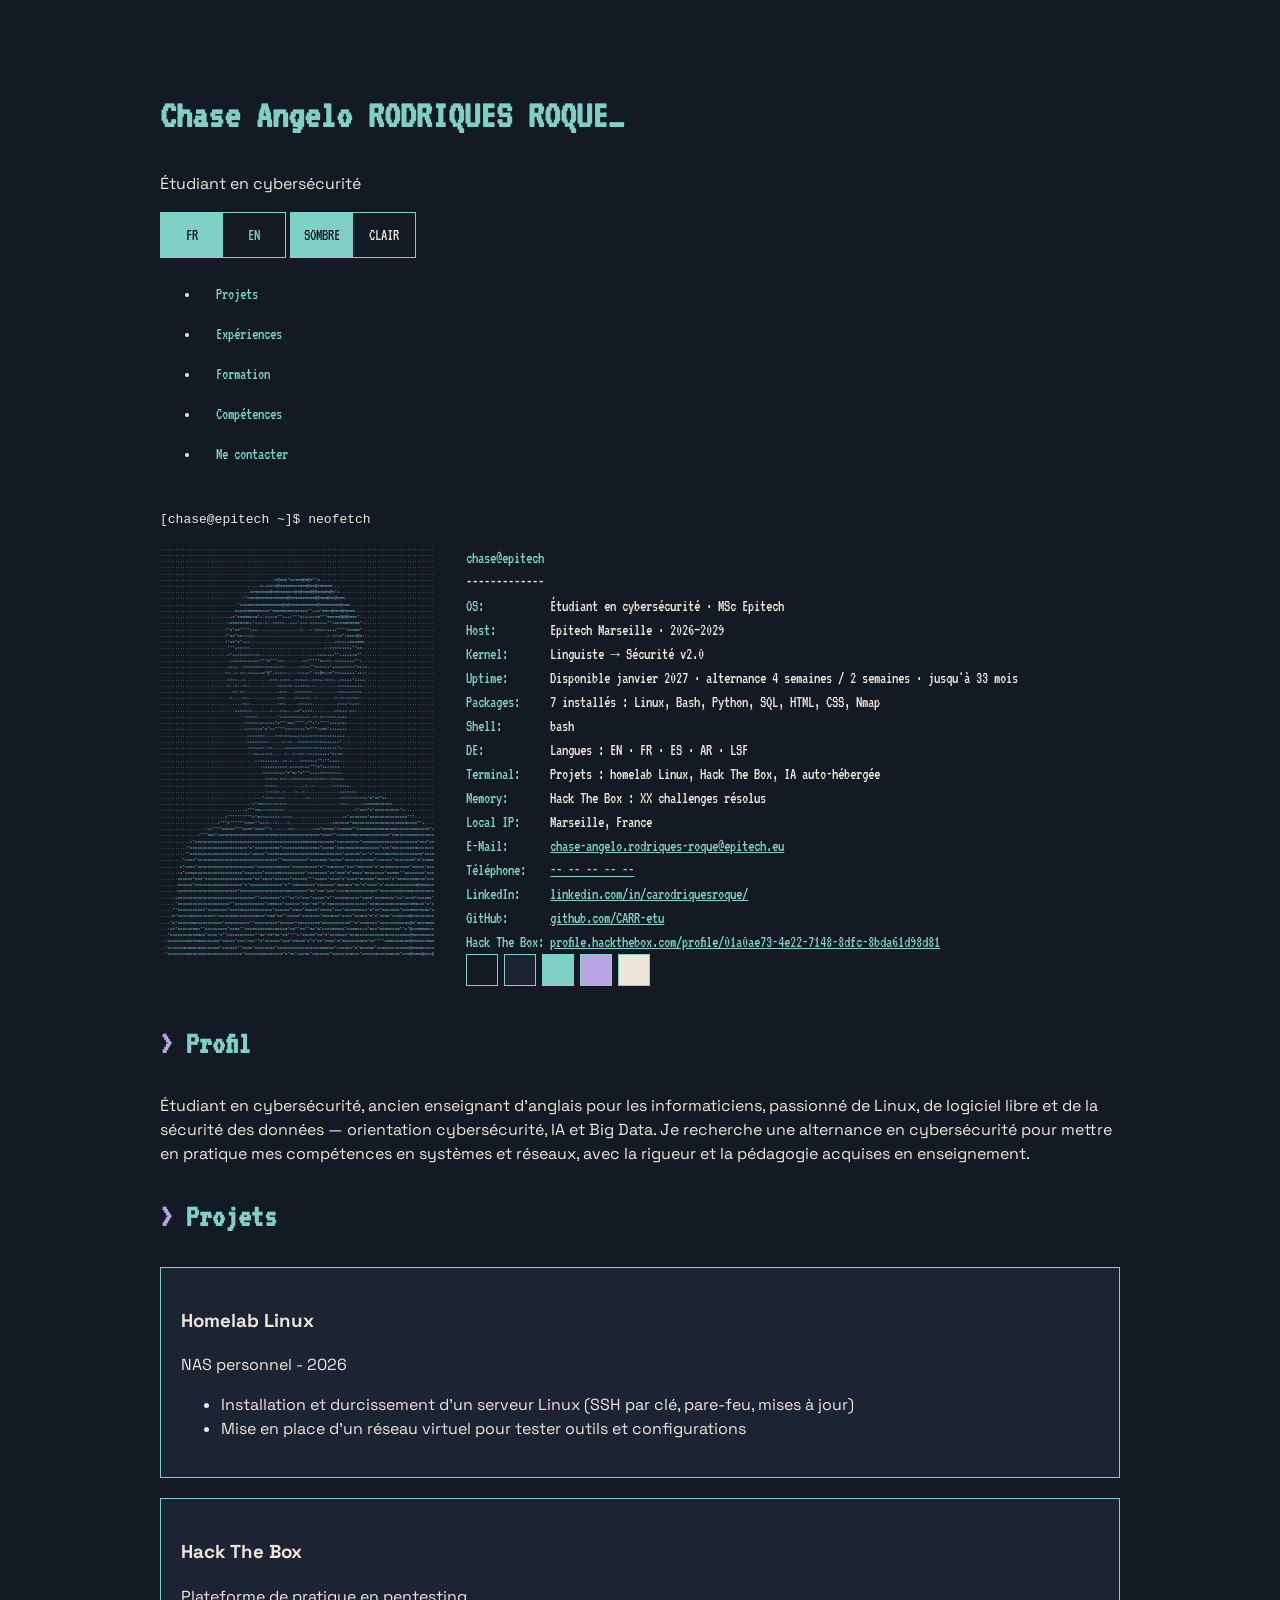
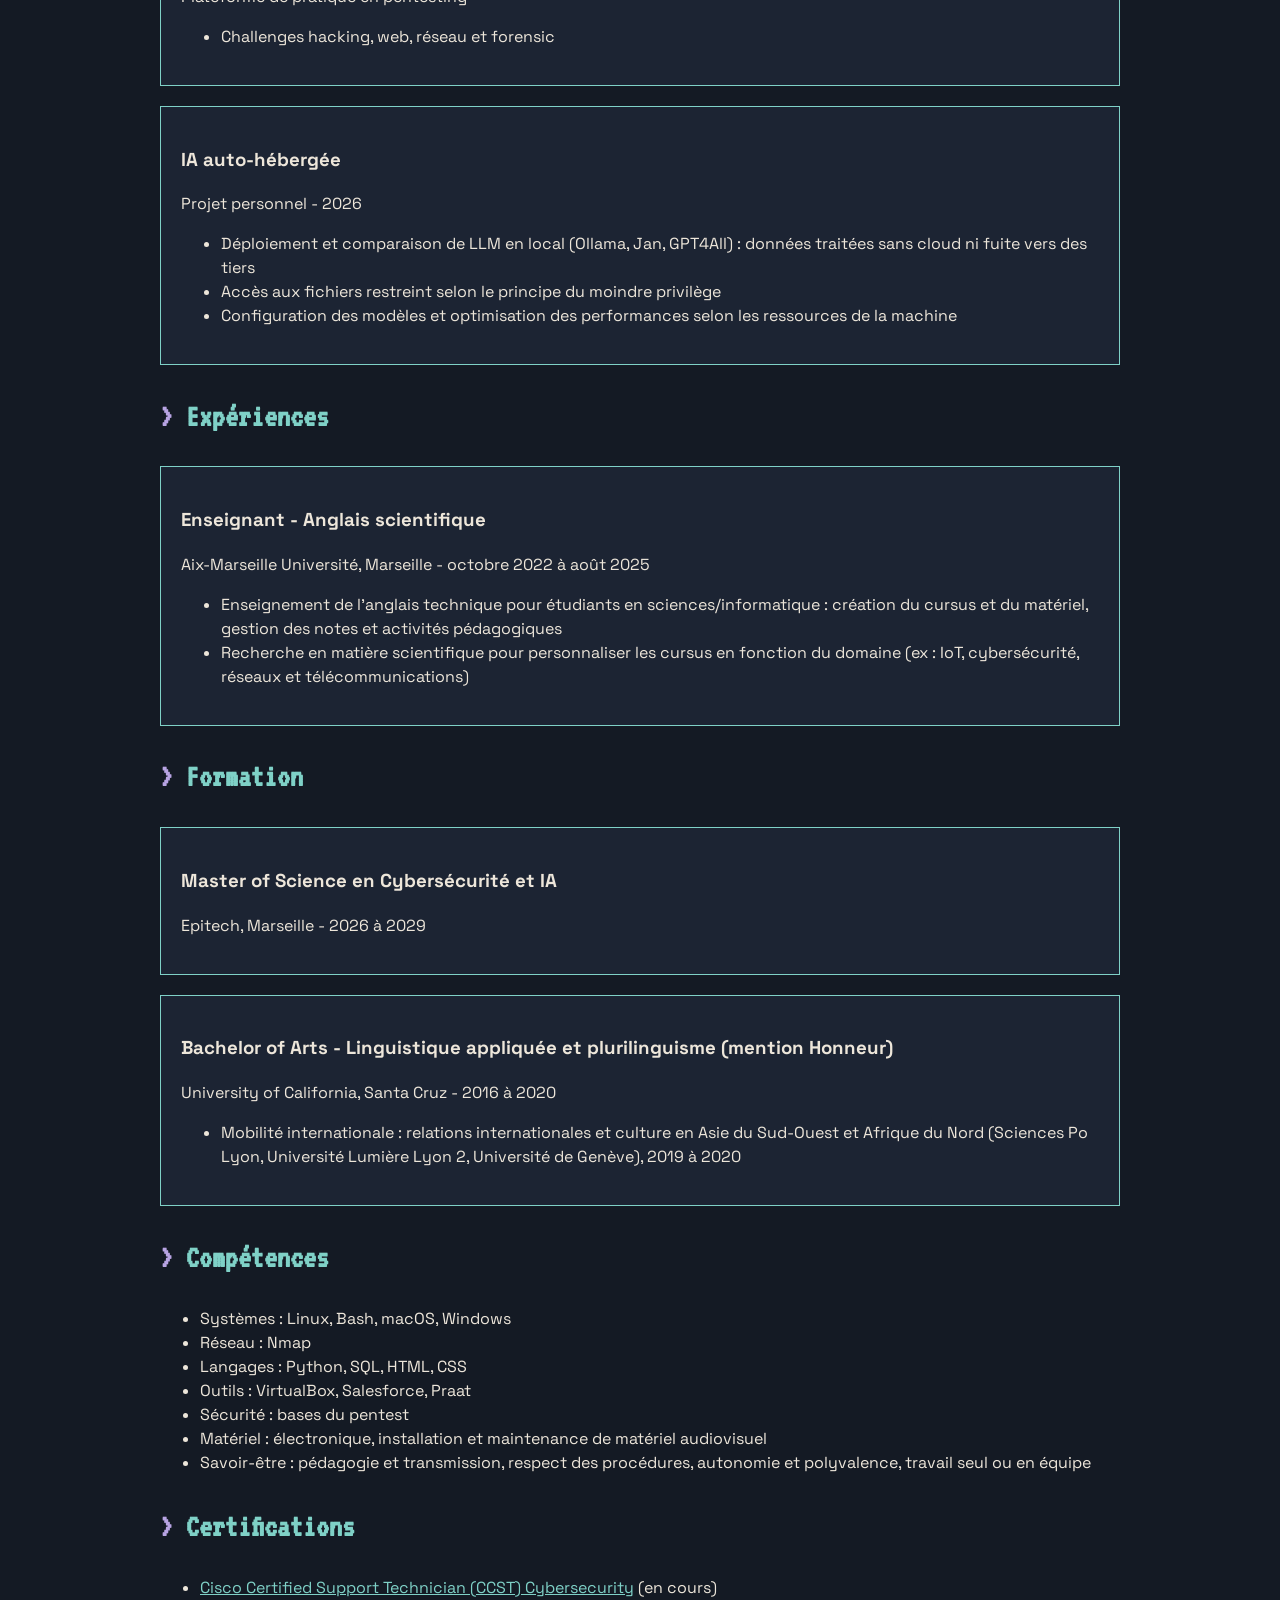
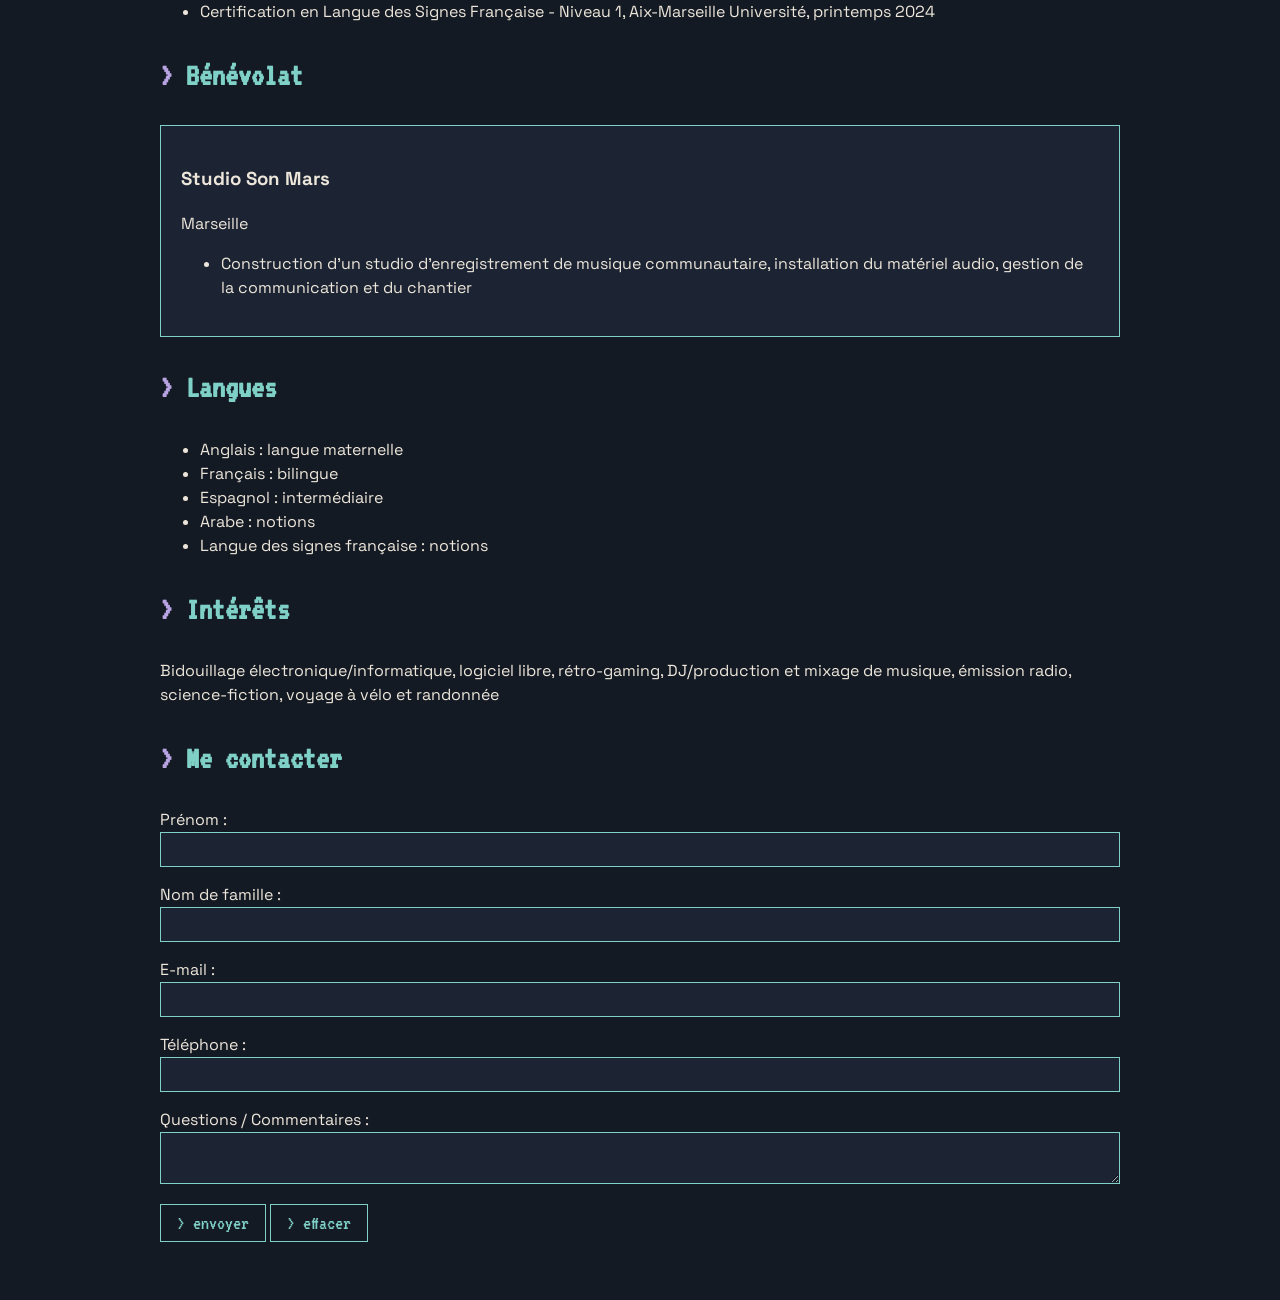
==== digital_resume/index.html @ 28a67140 "Add files via upload" ====
<!DOCTYPE html>
<html lang="fr">
<head>
    <meta charset="UTF-8">
    <meta name="viewport" content="width=device-width, initial-scale=1.0">
    <title>Chase Angelo RODRIQUES ROQUE, Étudiant en cybersécurité</title>
    <link rel="preconnect" href="https://fonts.googleapis.com">
    <link rel="preconnect" href="https://fonts.gstatic.com" crossorigin>
    <link href="https://fonts.googleapis.com/css2?family=Space+Grotesk:wght@300..700&family=VT323&display=swap" rel="stylesheet">
    <link rel="stylesheet" href="css/style.css">
</head>
<body>
    <header>
        <h1>Chase Angelo RODRIQUES ROQUE</h1>
        <p>Étudiant en cybersécurité</p>
        <ul class="lang-switch">
            <li><a href="index.html" hreflang="fr" aria-current="page">FR</a></li>
            <li><a href="en/index.html" hreflang="en">EN</a></li>
        </ul>
        <label class="switch">
            <input type="checkbox" id="theme-toggle" aria-label="Mode clair">
            <span class="slider"></span>
            <span class="switch-text switch-dark">SOMBRE</span>
            <span class="switch-text switch-light">CLAIR</span>
        </label>
        <nav>
            <ul>
                <li><a href="#projects">Projets</a></li>
                <li><a href="#experience">Expériences</a></li>
                <li><a href="#education">Formation</a></li>
                <li><a href="#skills">Compétences</a></li>
                <li><a href="#contact-form">Me contacter</a></li>
            </ul>
        </nav>
    </header>
    <main>
        <section id="neofetch">
            <p><code>[chase@epitech ~]$ <kbd>neofetch</kbd></code></p>
            <div class="portrait" tabindex="0">
                <img src="assets/photo-color.jpg" alt="Photo de Chase Angelo RODRIQUES ROQUE" width="400" height="400">
                <pre aria-hidden="true">
..............................................................................................................
..............................................................................................................
..............................................................................................................
..............................................................................................................
..............................................................................................................
.............................................:#@%%#*##%%%@%@%**#..............................................
........................................#++###%@%%%%%%#%%%%@#%@#%%%%%.........................................
..................................-.##%%#%%%@%%%%%%%#%@%@%%%@@@%%%@%@%*=......................................
.................................:*#%#%%%%%%%%%%%%%@%%%%%%%%%%@@%%%@%%@%%%-...................................
...............................*###%%#%%%%%%%%%%%@%@%%%%%%%%%%%@%%%%%%%%@%%%-.................................
..............................#####%%%%%####*%%%%%#%%#%#%##**++#*%%#%@%%%@%%%%................................
............................+#*#%%%%##%*=-====#**++++***#++====%***%%#%%@@@@%%#*..............................
...........................=#%####%#+*+==-=--=====--+++*+==-===++++**+###%%%%%%%*.............................
..........................:*#*##****++=-----------------=---=-=#+==++++****##%%%*.............................
..........................=*##*##+==+=-----------------------------=-===#*+####@%:............................
..........................=*##*#*===----------------------------------===+++###%%#............................
...........................***+=====------------------------------=-=====+==+**##-............................
...........................=*++=========-----------------------=+=++++**++++++#**.............................
............................+++===+++==+***#***===-------==*****#+===-==++++++**+.............................
...........................+=++--======#=====++===------==++**=====+*+==++===+*#++=...........................
..........................==--+-==-==+++=#*@*-=++==----==++=*-#+@#+=#*===+++++*+++:...........................
...........................====--=----------===-====--===+=--===+-====--==+++*++++............................
...........................=--=--==------------======-=+====-=---------====+++++=-............................
............................-==-==-------------====---=+=====----------====++==++.............................
............................=----==------------===----==++==--=-------=-===+==+=..............................
.............................----===-----------===-----===++=----------===+*=+==..............................
..............................=+=====-------=---=++---+#*+=+=---------==+++-=+:...............................
..................................=====--------*+==+====+++=-==-==-===+++++...................................
..................................===+====++=+*#***##+****+**+*+****+=++=++...................................
..................................+====+#*#*++****======++*#***=+%#*+++++++...................................
...................................==+====----======++++=+++=======++=++++....................................
...................................=++=====------=-==--===========++++++*.-:..................................
...................................:==++==-==-----==+=+=========+++++++*+..-..................................
....................................::#+++===-----=--=-===-====+++++*#++#.....................................
......................................+:=+++++=--==-=---=====++**+**++=+--....................................
........................................:==++++====-======++***#*++====+.:....................................
.........................................===++==++*#*%+*#***++++========+.....................................
..........................................=====-===-===+==+==+=====-====++....................................
..........................................=====-----------=--=-------====+++..................................
..........................................:=====-=----=--=--------------=+====+...............................
........................................:*====-=+=--------==------------==========+*%*##*#+...................
....................................:+*#%==========---------------------===------=+##########.................
.................................-+***#%+=========----------------------------=*###*#*##########*=............
..........................=**********#*%========-====--------------------==*#######*###############***-.......
.......................+***#******####**#+==--=----=-----------------=######*%##########%#%####%##%####**+-...
..................:++****#####***####*####**=--=---===-------=+#*##%##*##%#%#**###%%#%##%#%##%#######%######*+
...............+***###*######################%##################*####**######%####%######%##*#%####%#%########
............=*###########################################%%##%######%#*#########*##%#%#%##############%*###*#%
..........:*#######################*#*########%#*#######%####%##*###%#*#%##%####%#######*###*%#####%##%#######
.........-**########################*#####*###%###############%##########*#####%*##*#*####%##%##########%*###%
.........*####*################################**##########*#####%#*#####*#########%##*######*#######%*%*##%%#
........#*####*#######################*########%####*##########*#**#%#####*###*%####%*%*###%#####%##*%####*###
.......:#*##%####################*#######*#####%##########*###%####*##*%#%*%*%###*%#######*%#%%#**########*###
.......######*###*###################*##*####*######*######***#####*###%*#*###%*%##%##*%####*#*%#%###%%##%*###
.......######*###################*#*#############*#**#%#######*#######*%##%##*##*%*####*#*############%@%%####
......:########################*##################%%#######*%#*###*###*###%####%####%##*#######%###%%#########
......+###############################**########*#**##*#*###*#####*%**####%#####*#%#%*###%####*##*###%*####%#*
......*#####################**############*#%%###*######*###*%#**%*%%##############*##%#####%###%%##%%%###*#*#
.....**###########*########*####%############*######*#%##*%%##%*#%###*###*%##%#%###*%*##*%###%##*###%%##%#%#*#
....:#*#####%#########*######%########%###*#%%*##**#####*#######*%##%###*####*##%#%*%*#*##%#*##%###%@#########
....*#*#####%%###########*##########**#########*######*#%######%*%#########%**%*##%####*#######%##%#@%*%##%%%%
...:##*######%%#**#########*##%#**###%#####%##%###%*#%**#%**%#*%*####%#%##*##%%##+#*%##*%#%%###%**#*@##%%%%###
...*#######%##%%##*####*#**###########**%#*#%*%#*#%****#*####%*#%*%*###%###*%#%#########%#%######%##@%###%####
..:#######%%##%%%#######*#####*###*###**#*######*###*#%##%*#*#*##*#%##*%*%######%#%*##****#%%###%#%#@%#%###%%%
..*######%#%%%#%%#######*###%##**####*########*##################%%###*###%##*%*%###%#*##%#######%##@%%%%####%
.:*#######%%#%##%################*#######%######%*#*%#*###%#*#%#####*#######%###*#####%####%%##%*##%@%%%%@###@
                </pre>
            </div>
            <div class="neofetch-info">
                <p class="neofetch-title">chase@epitech</p>
                <p aria-hidden="true">-------------</p>
                <dl>
                    <dt>OS</dt>
                    <dd>Étudiant en cybersécurité · MSc Epitech</dd>
                    <dt>Host</dt>
                    <dd>Epitech Marseille · 2026–2029</dd>
                    <dt>Kernel</dt>
                    <dd>Linguiste → Sécurité v2.0</dd>
                    <dt>Uptime</dt>
                    <dd>Disponible janvier 2027 · alternance 4 semaines / 2 semaines · jusqu'à 33 mois</dd>
                    <dt>Packages</dt>
                    <dd>7 installés : Linux, Bash, Python, SQL, HTML, CSS, Nmap</dd>
                    <dt>Shell</dt>
                    <dd>bash</dd>
                    <dt>DE</dt>
                    <dd>Langues : EN · FR · ES · AR · LSF</dd>
                    <dt>Terminal</dt>
                    <dd>Projets : homelab Linux, Hack The Box, IA auto-hébergée</dd>
                    <dt>Memory</dt>
                    <dd>Hack The Box : XX challenges résolus</dd>
                    <dt>Local IP</dt>
                    <dd>Marseille, France</dd>
                    <dt>E-Mail</dt>
                    <dd><a href="mailto:chase-angelo.rodriques-roque@epitech.eu">chase-angelo.rodriques-roque@epitech.eu</a></dd>
                    <dt>Téléphone</dt>
                    <dd><a href="tel:+33---------">-- -- -- -- --</a></dd>      
                    <dt>LinkedIn</dt>
                    <dd><a href="https://linkedin.com/in/carodriquesroque/">linkedin.com/in/carodriquesroque/</a></dd>
                    <dt>GitHub</dt>
                    <dd><a href="https://github.com/CARR-etu">github.com/CARR-etu</a></dd>
                    <dt>Hack The Box</dt>
                    <dd><a href="https://profile.hackthebox.com/profile/01a0ae73-4e22-7148-8dfc-8bda61d98d81">profile.hackthebox.com/profile/01a0ae73-4e22-7148-8dfc-8bda61d98d81</a></dd>
                </dl>
                <div class="neofetch-colors" aria-hidden="true">
                    <span></span>
                    <span></span>
                    <span></span>
                    <span></span>
                    <span></span>
                </div>
            </div>
        </section>
        <section id="profile">
            <h2>Profil</h2>
            <p>Étudiant en cybersécurité, ancien enseignant d’anglais pour les informaticiens, passionné de Linux, de logiciel libre et de la sécurité des données — orientation cybersécurité, IA et Big Data. Je recherche une alternance en cybersécurité pour mettre en pratique mes compétences en systèmes et réseaux, avec la rigueur et la pédagogie acquises en enseignement.</p>
        </section>
        <section id="projects">
            <h2>Projets</h2>
            <article>
                <h3>Homelab Linux</h3>
                <p>NAS personnel - 2026</p>
                <ul>
                    <li>Installation et durcissement d'un serveur Linux (SSH par clé, pare-feu, mises à jour)</li>
                    <li>Mise en place d'un réseau virtuel pour tester outils et configurations</li>
                </ul>
            </article>
            <article>
                <h3>Hack The Box</h3>
                <p>Plateforme de pratique en pentesting</p>
                <ul>
                    <li>Challenges hacking, web, réseau et forensic</li>
                </ul>
            </article>
            <article>
                <h3>IA auto-hébergée</h3>
                <p>Projet personnel - 2026</p>
                <ul>
                    <li>Déploiement et comparaison de LLM en local (Ollama, Jan, GPT4All) : données traitées sans cloud ni fuite vers des tiers</li>
                    <li>Accès aux fichiers restreint selon le principe du moindre privilège</li>
                    <li>Configuration des modèles et optimisation des performances selon les ressources de la machine</li>
                </ul>
            </article>
        </section>
        <section id="experience">
            <h2>Expériences</h2>
            <article>
                <h3>Enseignant - Anglais scientifique</h3>
                <p>Aix-Marseille Université, Marseille - octobre 2022 à août 2025</p>
                <ul>
                    <li>Enseignement de l'anglais technique pour étudiants en sciences/informatique : création du cursus et du matériel, gestion des notes et activités pédagogiques</li>
                    <li>Recherche en matière scientifique pour personnaliser les cursus en fonction du domaine (ex : IoT, cybersécurité, réseaux et télécommunications)</li>
                </ul>
            </article>
        </section>
        <section id="education">
            <h2>Formation</h2>
            <article>
                <h3>Master of Science en Cybersécurité et IA</h3>
                <p>Epitech, Marseille - 2026 à 2029</p>
            </article>
            <article>
                <h3>Bachelor of Arts - Linguistique appliquée et plurilinguisme (mention Honneur)</h3>
                <p>University of California, Santa Cruz - 2016 à 2020</p>
                <ul>
                    <li>Mobilité internationale : relations internationales et culture en Asie du Sud-Ouest et Afrique du Nord (Sciences Po Lyon, Université Lumière Lyon 2, Université de Genève), 2019 à 2020</li>
                </ul>
            </article>
        </section>
        <section id="skills">
            <h2>Compétences</h2>
            <ul>
                <li>Systèmes : Linux, Bash, macOS, Windows</li>
                <li>Réseau : Nmap</li>
                <li>Langages : Python, SQL, HTML, CSS</li>
                <li>Outils : VirtualBox, Salesforce, Praat</li>
                <li>Sécurité : bases du pentest</li>
                <li>Matériel : électronique, installation et maintenance de matériel audiovisuel</li>
                <li>Savoir-être : pédagogie et transmission, respect des procédures, autonomie et polyvalence, travail seul ou en équipe</li>
            </ul>
        </section>
        <section id="certifications">
            <h2>Certifications</h2>
            <ul>
                <li><a href="https://www.cisco.com/site/us/en/learn/training-certifications/certifications/support-technician/index.html#accordion-126b124179-item-7335c2761d">Cisco Certified Support Technician (CCST) Cybersecurity</a> (en cours)</li>
                <li>Certification en Langue des Signes Française - Niveau 1, Aix-Marseille Université, printemps 2024</li>
            </ul>
        </section>
        <section id="volunteering">
            <h2>Bénévolat</h2>
            <article>
                <h3>Studio Son Mars</h3>
                <p>Marseille</p>
                <ul>
                    <li>Construction d'un studio d'enregistrement de musique communautaire, installation du matériel audio, gestion de la communication et du chantier</li>
                </ul>
            </article>
        </section>
        <section id="languages">
            <h2>Langues</h2>
            <ul>
                <li>Anglais : langue maternelle</li>
                <li>Français : bilingue</li>
                <li>Espagnol : intermédiaire</li>
                <li>Arabe : notions</li>
                <li>Langue des signes française : notions</li>
            </ul>
        </section>
        <section id="interests">
            <h2>Intérêts</h2>
            <p>Bidouillage électronique/informatique, logiciel libre, rétro-gaming, DJ/production et mixage de musique, émission radio, science-fiction, voyage à vélo et randonnée</p>
        </section>
        <section id="contact-form">
            <h2>Me contacter</h2>
            <form>
                <label for="fname">Prénom :</label>
                <input type="text" id="fname" name="fname" required>

                <label for="lname">Nom de famille :</label>
                <input type="text" id="lname" name="lname" required>

                <label for="email">E-mail :</label>
                <input type="email" id="email" name="email" required>

                <label for="tel-num">Téléphone :</label>
                <input type="tel" id="tel-num" name="tel-num">

                <label for="message">Questions / Commentaires :</label>
                <textarea id="message" name="message" required></textarea>

                <input type="submit" value="> envoyer">
                <input type="reset" value="> effacer">
            </form>
        </section>
    </main>
    <footer>
    </footer>
</body>
</html>
---- digital_resume/css/style.css ----
/* Colors: Arctic Cabin (dark) */
:root {
    --bg: #141A24;
    --panel: #1C2433;
    --main: #7FD1C7;
    --second: #B8A4E3;
    --text: #EDE6DA;
}

/* Colors: Arctic Cabin (light), when the theme switch is checked */
:root:has(#theme-toggle:checked) {
    --bg: #F3EFE8;
    --panel: #E3E7EE;
    --main: #2A766D;
    --second: #6A54A6;
    --text: #1C2433;
}

/* Reset: width and height include padding and border */
*,
*::before,
*::after {
    box-sizing: border-box;
}

/* Base: Space Grotesk for all readable text */
body {
    background-color: var(--bg);
    color: var(--text);
    font-family: "Space Grotesk", sans-serif;
    /* TODO: smaller, equal padding for mobile */
    padding-top: 50px;
    padding-right: 20px;
    padding-bottom: 50px;
    padding-left: 20px;
    line-height: 1.5;
    transition: background-color 0.4s, color 0.4s;
}

/* Name: VT323 retro terminal font */
h1 {
    font-family: "VT323", monospace;
    color: var(--main);
    font-size: 2.5rem;
    transition: color 0.4s;
}

h2 {
    color: var(--main);
    transition: color 0.4s;
    font-family: "VT323", monospace;
    font-size: 2rem;
}

nav {
    font-family: "VT323", monospace;
}

a {
    color: var(--main);
    transition: background-color 0.25s, color 0.25s;
}

a:hover, a:focus-visible, a:active {
    background-color: var(--main);
    color: var(--bg);
}

/* Padding is top/bottom and left/right */
nav a {
    text-decoration: none;
    display: inline-block;
    padding: 0.5rem 1rem;
    font-family: "VT323", monospace;
}

/* Language toggle design */
ul.lang-switch {
  list-style-type: none;
  margin: 0;
  padding: 0;
  display: inline-flex;
  border: 1px solid var(--main);
  font-family: "VT323", monospace;
}

.lang-switch a {
    text-decoration: none;
    display: block;
    padding: 10px;
    text-align: center;
    width: calc(7ch + 20px);
}

.lang-switch a[aria-current="page"] {
    background-color: var(--main);
    color: var(--bg);
}

article {
    background-color: var(--panel);
    /* TODO: smaller, equal padding for mobile */
    padding-top: 20px;
    padding-right: 20px;
    padding-bottom: 20px;
    padding-left: 20px;
    margin-top: 20px;
    margin-bottom: 20px;
    border: 1px solid var(--main);
    transition: background-color 0.4s, border-color 0.4s;
}

/* Theme switch: the pill */
.switch {
    position: relative;
    display: inline-flex;
    border: 1px solid var(--main);
    font-family: "VT323", monospace;
    cursor: pointer;
}

/* Hide the real checkbox but keep it keyboard-accessible */
.switch input {
    position: absolute;
    opacity: 0;
    width: 0;
    height: 0;
}

/* DARK / LIGHT words, above the slider */
.switch-text {
    position: relative;
    z-index: 1;
    padding: 10px;
    text-align: center;
    width: calc(7ch + 20px);
}

/* Sliding highlight, covers one half */
.slider {
    position: absolute;
    top: 0;
    left: 0;
    width: 50%;
    height: 100%;
    background-color: var(--main);
    transition: transform 0.4s;
}

/* Checked = light: slide to the right half */
.switch input:checked ~ .slider {
    transform: translateX(100%);
}

/* Keyboard focus ring */
.switch input:focus-visible ~ .slider {
    outline: 2px solid var(--second);
}

/* Active word: dark text so it stays readable on the highlight */
/* Unchecked = dark mode: DARK is under the highlight */
.switch input:not(:checked) ~ .switch-dark {
    color: var(--bg);
}

/* Checked = light mode: LIGHT is under the highlight */
.switch input:checked ~ .switch-light {
    color: var(--bg);
}

/* Neofetch block */
#neofetch {
    font-family: "VT323", monospace;
}

#neofetch pre {
   color: var(--main); 
   overflow: auto;
}

#neofetch dl {
    display: grid;
    grid-template-columns: auto 1fr;
    column-gap: 1ch;
    margin: 0;
}

#neofetch dt {
    color: var(--main);
}

#neofetch dt::after {
    content: ":";
}

#neofetch dd {
    margin: 0;
}

#neofetch .neofetch-colors span {
    display: inline-block;
    width: 2rem;
    height: 2rem;
    /* or var(--text) */
    border: 1px solid var(--main);
}

#neofetch .neofetch-colors span:nth-child(1) {
    background-color: var(--bg);
}

#neofetch .neofetch-colors span:nth-child(2) {
    background-color: var(--panel);
}

#neofetch .neofetch-colors span:nth-child(3) {
    background-color: var(--main);
}

#neofetch .neofetch-colors span:nth-child(4) {
    background-color: var(--second);
}

#neofetch .neofetch-colors span:nth-child(5) {
    background-color: var(--text);
}

.neofetch-title {
    color: var(--main);
}

/* Neofetch info: no default paragraph margins, so the title lines up with the portrait */
#neofetch .neofetch-info p {
    margin: 0;
}

h2::before {
    content: "> ";
    color: var(--second);
}

/* Blinking cursor for terminal look */
h1::after {
    content: "_";
    animation: cursor-blink 1s steps(2) infinite;
}

@keyframes cursor-blink {
    from {opacity: 0;}
    to {opacity: 1;}
}

/* Contact form buttons: terminal style + inverted highlight */
#contact-form input[type="submit"], #contact-form input[type="reset"] {
    font-family: "VT323", monospace;
    border: 1px solid var(--main);
    background: transparent;
    color: var(--main);
    padding: 0.5rem 1rem;
    cursor: pointer;
    font-size: 1.25rem;
    margin-top: 1.25rem;
    transition: background-color 0.25s, color 0.25s;
}

#contact-form input[type="submit"]:hover,
#contact-form input[type="submit"]:focus-visible,
#contact-form input[type="reset"]:hover,
#contact-form input[type="reset"]:focus-visible {
    background-color: var(--main);
    color: var(--bg);
}

/* Contact form: each label on its own line, above its field */
#contact-form label {
    display: block;
    margin-top: 1rem;
}

/* Contact form fields: own line, themed with the palette */
#contact-form input[type="text"],
#contact-form input[type="email"],
#contact-form input[type="tel"],
#contact-form textarea {
    display: block;
    width: 100%;
    padding: 0.5rem;
    background-color: var(--panel);
    color: var(--text);
    border: 1px solid var(--main);
    font-family: inherit;
}

/* Tablet and up */
@media (min-width:768px) {
    #neofetch {display: flex; flex-wrap: wrap; column-gap: 2rem; align-items: flex-start;}
    #neofetch > p {flex-basis: 100%;}
    #neofetch .neofetch-info {flex: 1; min-width: 0; margin: 0;}
}

/* Desktop */
@media (min-width: 1024px) {
    header, main {max-width: 60rem; margin: 0 auto;}
}

/* Portrait: ASCII on top, color photo revealed on hover, click or keyboard focus */
#neofetch .portrait {
    position: relative;
    display: inline-block;
    cursor: pointer;
    flex-shrink: 0;
    overflow: hidden;
}

/* The ASCII sets the size of the portrait and hides the photo behind it */
#neofetch .portrait pre {
    position: relative;
    z-index: 1;
    margin: 0;
    line-height: 1.5;
    background-color: var(--bg);
    transition: opacity 0.6s;
    font-family: monospace;
    font-size: 0.26rem;
}

/* The photo fills exactly the ASCII's space, underneath it */
#neofetch .portrait img {
    position: absolute;
    top: 0;
    left: 0;
    width: 100%;
    height: 100%;
    object-fit: cover;
}

/* Reveal: the ASCII fades out */
#neofetch .portrait:hover pre,
#neofetch .portrait:focus pre {
    opacity: 0;
}

/* Keyboard users see where the focus is */
#neofetch .portrait:focus-visible {
    outline: 2px solid var(--second);
}
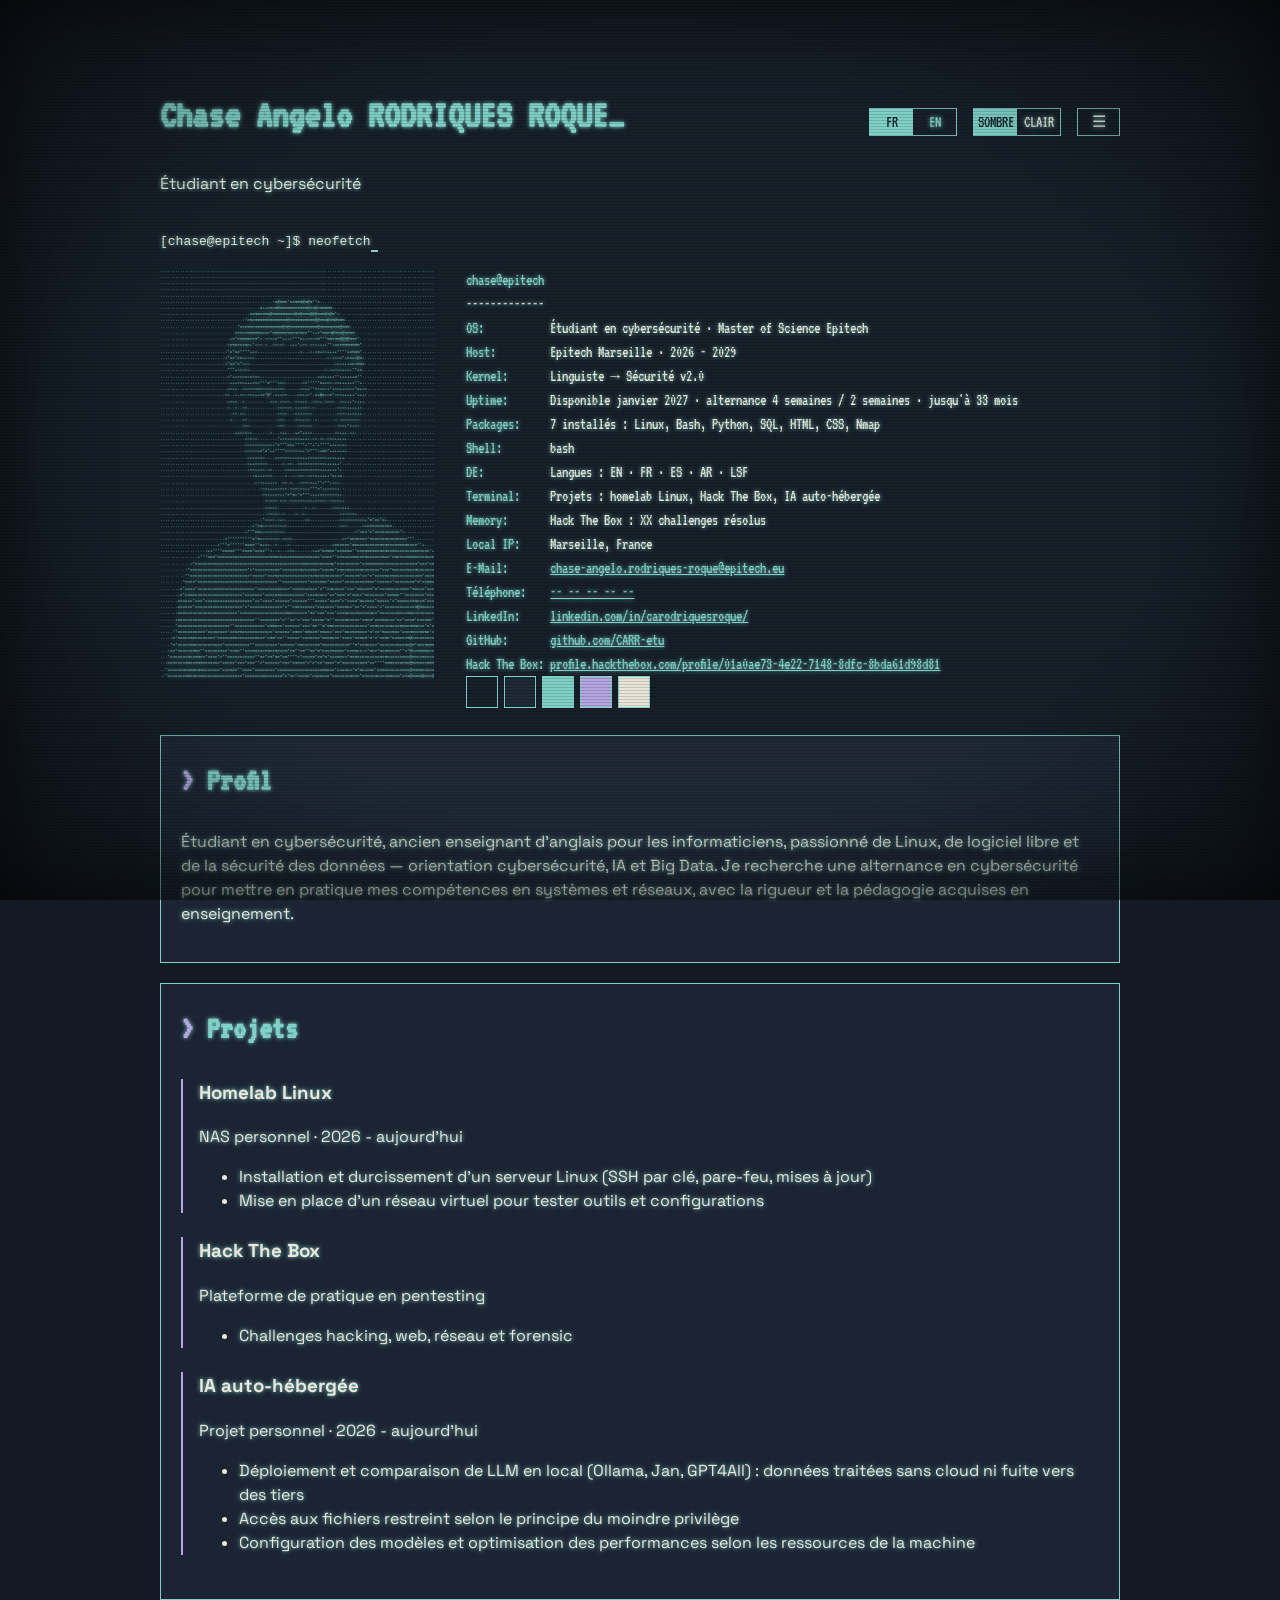
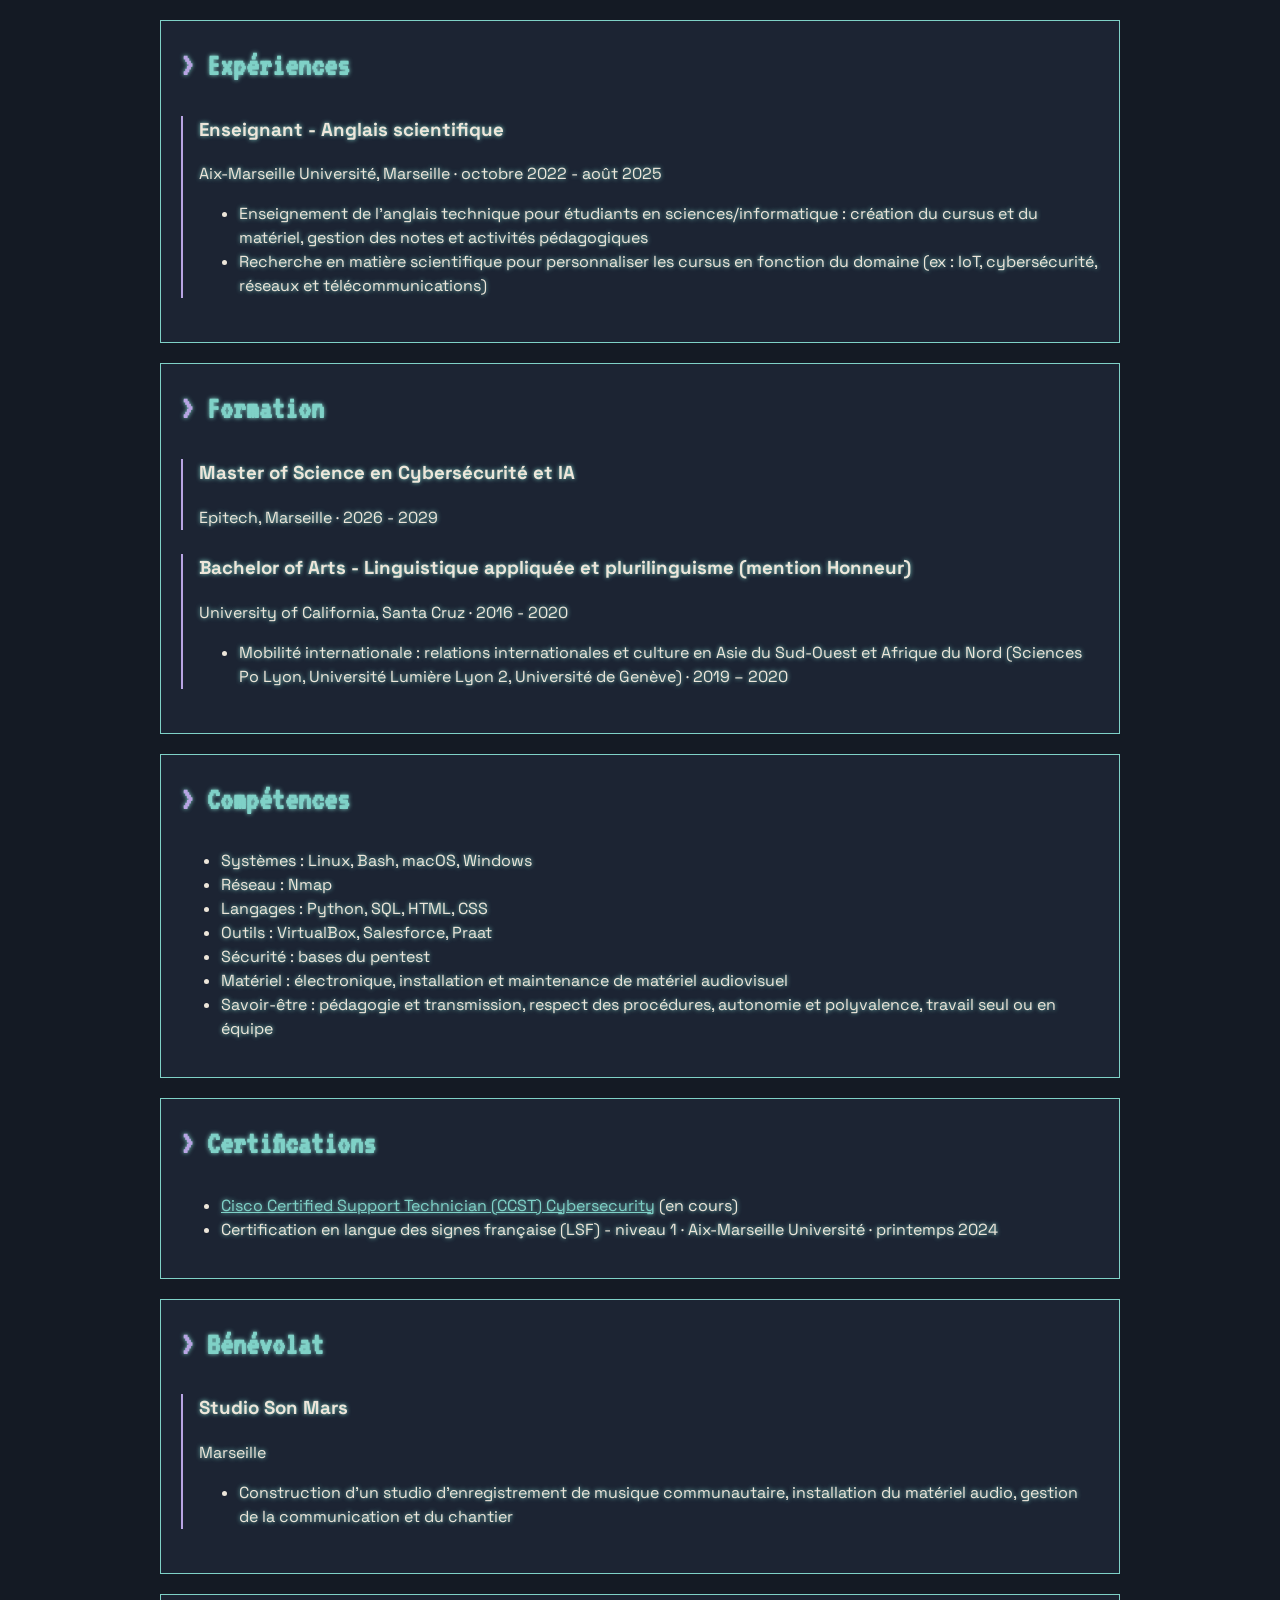
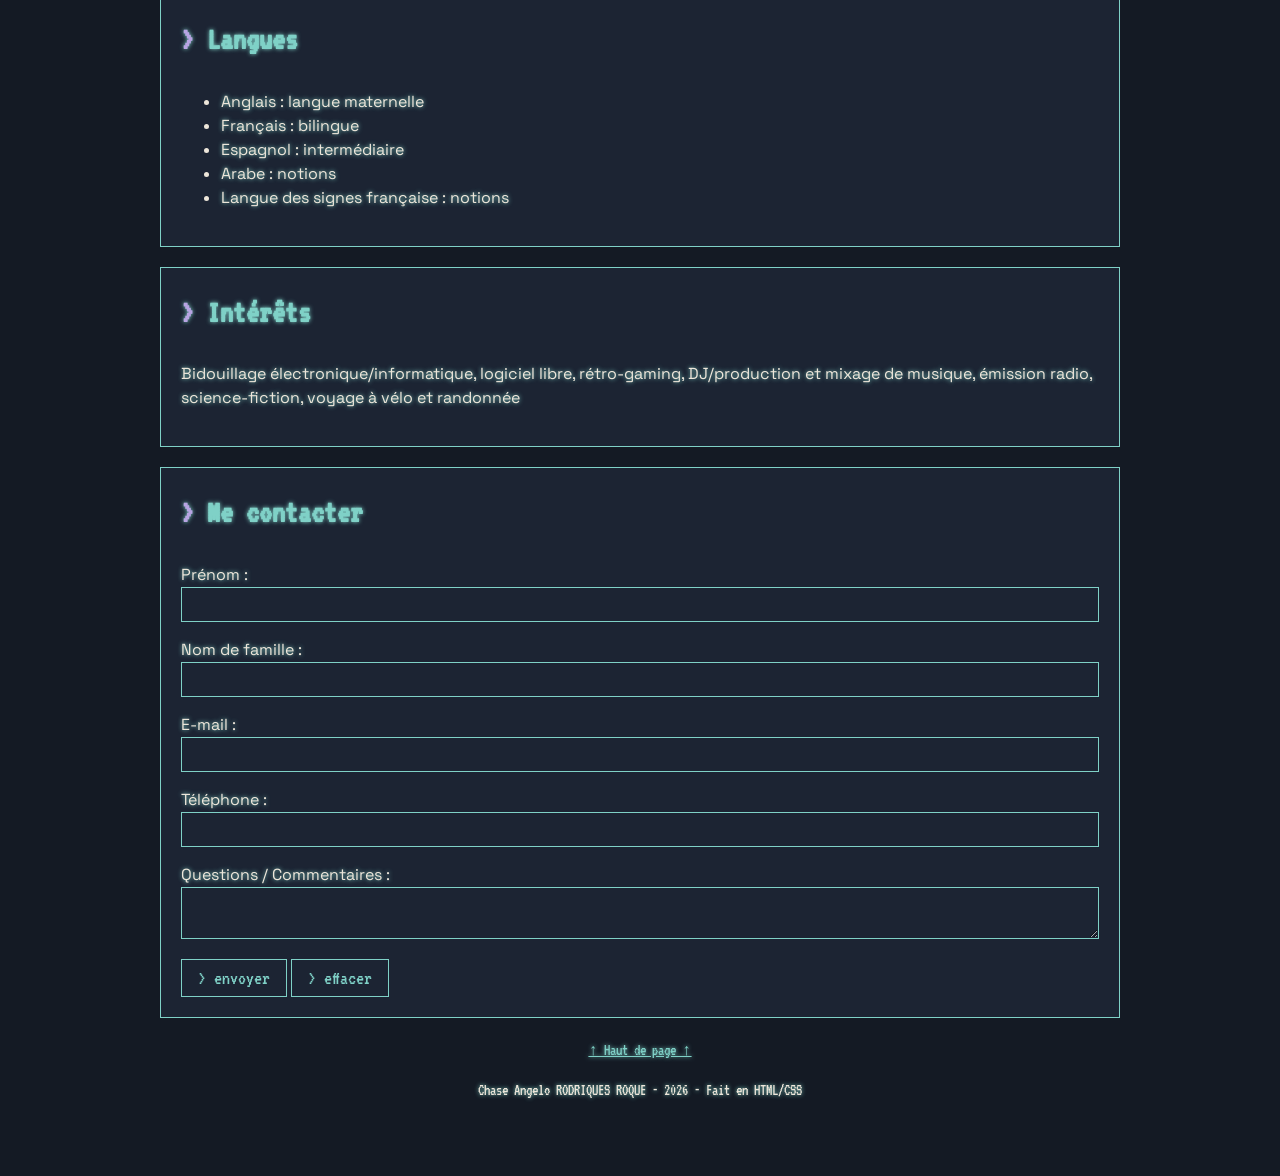
==== commit 9af604ba: "Add files via upload" ====
--- a/digital_resume/index.html
+++ b/digital_resume/index.html
@@ -9,29 +9,41 @@
     <link href="https://fonts.googleapis.com/css2?family=Space+Grotesk:wght@300..700&family=VT323&display=swap" rel="stylesheet">
     <link rel="stylesheet" href="css/style.css">
 </head>
-<body>
+    <body>
     <header>
-        <h1>Chase Angelo RODRIQUES ROQUE</h1>
-        <p>Étudiant en cybersécurité</p>
-        <ul class="lang-switch">
-            <li><a href="index.html" hreflang="fr" aria-current="page">FR</a></li>
-            <li><a href="en/index.html" hreflang="en">EN</a></li>
-        </ul>
-        <label class="switch">
-            <input type="checkbox" id="theme-toggle" aria-label="Mode clair">
-            <span class="slider"></span>
-            <span class="switch-text switch-dark">SOMBRE</span>
-            <span class="switch-text switch-light">CLAIR</span>
-        </label>
-        <nav>
-            <ul>
-                <li><a href="#projects">Projets</a></li>
-                <li><a href="#experience">Expériences</a></li>
-                <li><a href="#education">Formation</a></li>
-                <li><a href="#skills">Compétences</a></li>
-                <li><a href="#contact-form">Me contacter</a></li>
-            </ul>
-        </nav>
+        <div class="id">
+            <h1>Chase Angelo RODRIQUES ROQUE</h1>
+            <p>Étudiant en cybersécurité</p> 
+        </div>
+        <div class="header-controls">
+            <ul class="lang-switch">
+                <li><a href="index.html" hreflang="fr" aria-current="page">FR</a></li>
+                <li><a href="en/index.html" hreflang="en">EN</a></li>
+            </ul>
+            <label class="switch">
+                <input type="checkbox" id="theme-toggle" aria-label="Mode clair">
+                <span class="slider"></span>
+                <span class="switch-text switch-dark">SOMBRE</span>
+                <span class="switch-text switch-light">CLAIR</span>
+            </label>
+            <nav>
+                <details>
+                    <summary aria-label="Menu">☰</summary>
+                    <ul>
+                        <li><a href="#profile">Profil</a></li>
+                        <li><a href="#projects">Projets</a></li>
+                        <li><a href="#experience">Expériences</a></li>
+                        <li><a href="#education">Formation</a></li>
+                        <li><a href="#skills">Compétences</a></li>
+                        <li><a href="#certifications">Certifications</a></li>
+                        <li><a href="#volunteering">Bénévolat</a></li>
+                        <li><a href="#languages">Langues</a></li>
+                        <li><a href="#interests">Intérêts</a></li>
+                        <li><a href="#contact-form">Me contacter</a></li>
+                    </ul>
+                </details>
+            </nav>    
+        </div>
     </header>
     <main>
         <section id="neofetch">
@@ -112,9 +124,9 @@
                 <p aria-hidden="true">-------------</p>
                 <dl>
                     <dt>OS</dt>
-                    <dd>Étudiant en cybersécurité · MSc Epitech</dd>
+                    <dd>Étudiant en cybersécurité · Master of Science Epitech</dd>
                     <dt>Host</dt>
-                    <dd>Epitech Marseille · 2026–2029</dd>
+                    <dd>Epitech Marseille · 2026 - 2029</dd>
                     <dt>Kernel</dt>
                     <dd>Linguiste → Sécurité v2.0</dd>
                     <dt>Uptime</dt>
@@ -153,13 +165,13 @@
         </section>
         <section id="profile">
             <h2>Profil</h2>
-            <p>Étudiant en cybersécurité, ancien enseignant d’anglais pour les informaticiens, passionné de Linux, de logiciel libre et de la sécurité des données — orientation cybersécurité, IA et Big Data. Je recherche une alternance en cybersécurité pour mettre en pratique mes compétences en systèmes et réseaux, avec la rigueur et la pédagogie acquises en enseignement.</p>
+            <p>Étudiant en cybersécurité, ancien enseignant d'anglais pour les informaticiens, passionné de Linux, de logiciel libre et de la sécurité des données — orientation cybersécurité, IA et Big Data. Je recherche une alternance en cybersécurité pour mettre en pratique mes compétences en systèmes et réseaux, avec la rigueur et la pédagogie acquises en enseignement.</p>
         </section>
         <section id="projects">
             <h2>Projets</h2>
             <article>
                 <h3>Homelab Linux</h3>
-                <p>NAS personnel - 2026</p>
+                <p>NAS personnel · 2026 - aujourd'hui</p>
                 <ul>
                     <li>Installation et durcissement d'un serveur Linux (SSH par clé, pare-feu, mises à jour)</li>
                     <li>Mise en place d'un réseau virtuel pour tester outils et configurations</li>
@@ -174,7 +186,7 @@
             </article>
             <article>
                 <h3>IA auto-hébergée</h3>
-                <p>Projet personnel - 2026</p>
+                <p>Projet personnel · 2026 - aujourd'hui</p>
                 <ul>
                     <li>Déploiement et comparaison de LLM en local (Ollama, Jan, GPT4All) : données traitées sans cloud ni fuite vers des tiers</li>
                     <li>Accès aux fichiers restreint selon le principe du moindre privilège</li>
@@ -186,7 +198,7 @@
             <h2>Expériences</h2>
             <article>
                 <h3>Enseignant - Anglais scientifique</h3>
-                <p>Aix-Marseille Université, Marseille - octobre 2022 à août 2025</p>
+                <p>Aix-Marseille Université, Marseille · octobre 2022 - août 2025</p>
                 <ul>
                     <li>Enseignement de l'anglais technique pour étudiants en sciences/informatique : création du cursus et du matériel, gestion des notes et activités pédagogiques</li>
                     <li>Recherche en matière scientifique pour personnaliser les cursus en fonction du domaine (ex : IoT, cybersécurité, réseaux et télécommunications)</li>
@@ -197,13 +209,13 @@
             <h2>Formation</h2>
             <article>
                 <h3>Master of Science en Cybersécurité et IA</h3>
-                <p>Epitech, Marseille - 2026 à 2029</p>
+                <p>Epitech, Marseille · 2026 - 2029</p>
             </article>
             <article>
                 <h3>Bachelor of Arts - Linguistique appliquée et plurilinguisme (mention Honneur)</h3>
-                <p>University of California, Santa Cruz - 2016 à 2020</p>
-                <ul>
-                    <li>Mobilité internationale : relations internationales et culture en Asie du Sud-Ouest et Afrique du Nord (Sciences Po Lyon, Université Lumière Lyon 2, Université de Genève), 2019 à 2020</li>
+                <p>University of California, Santa Cruz · 2016 - 2020</p>
+                <ul>
+                    <li>Mobilité internationale : relations internationales et culture en Asie du Sud-Ouest et Afrique du Nord (Sciences Po Lyon, Université Lumière Lyon 2, Université de Genève) · 2019 – 2020</li>
                 </ul>
             </article>
         </section>
@@ -222,8 +234,8 @@
         <section id="certifications">
             <h2>Certifications</h2>
             <ul>
-                <li><a href="https://www.cisco.com/site/us/en/learn/training-certifications/certifications/support-technician/index.html#accordion-126b124179-item-7335c2761d">Cisco Certified Support Technician (CCST) Cybersecurity</a> (en cours)</li>
-                <li>Certification en Langue des Signes Française - Niveau 1, Aix-Marseille Université, printemps 2024</li>
+                <li><a href="https://www.cisco.com/site/us/en/learn/training-certifications/certifications/support-technician/index.html">Cisco Certified Support Technician (CCST) Cybersecurity</a> (en cours)</li>
+                <li>Certification en langue des signes française (LSF) - niveau 1 · Aix-Marseille Université · printemps 2024</li>
             </ul>
         </section>
         <section id="volunteering">
@@ -272,8 +284,9 @@
                 <input type="reset" value="> effacer">
             </form>
         </section>
+
     </main>
     <footer>
-    </footer>
-</body>
-</html>+        <p><a href="#">↑ Haut de page ↑</a></p>
+        <p>Chase Angelo RODRIQUES ROQUE - 2026 - Fait en HTML/CSS</p>
+    </footer>
--- a/digital_resume/css/style.css
+++ b/digital_resume/css/style.css
@@ -1,4 +1,29 @@
-/* Colors: Arctic Cabin (dark) */
+/* ==========================================================================
+   Digital resume — style.css
+   Shared by index.html (FR) and en/index.html (EN)
+
+   Contents
+   1.  Colors (variables)
+   2.  Base
+   3.  CRT effect
+   4.  Typography & links
+   5.  Header
+   6.  Language switch (FR | EN)
+   7.  Theme switch (dark | light)
+   8.  Menu (☰)
+   9.  Sections & articles
+   10. Neofetch
+   11. Portrait & glitch reveal
+   12. Contact form
+   13. Footer
+   14. Reduced motion
+   15. Responsive
+   ========================================================================== */
+
+
+/* ===== 1. Colors (variables) ===== */
+
+/* Arctic Cabin (dark), the default */
 :root {
     --bg: #141A24;
     --panel: #1C2433;
@@ -7,7 +32,7 @@
     --text: #EDE6DA;
 }
 
-/* Colors: Arctic Cabin (light), when the theme switch is checked */
+/* Arctic Cabin (light), when the theme switch is checked */
 :root:has(#theme-toggle:checked) {
     --bg: #F3EFE8;
     --panel: #E3E7EE;
@@ -16,26 +41,85 @@
     --text: #1C2433;
 }
 
-/* Reset: width and height include padding and border */
+
+/* ===== 2. Base ===== */
+
+/* Width and height include padding and border */
 *,
 *::before,
 *::after {
     box-sizing: border-box;
 }
 
-/* Base: Space Grotesk for all readable text */
+/* Menu links scroll smoothly to their section */
+html {
+    scroll-behavior: smooth;
+}
+
+/* Space Grotesk for all readable text */
 body {
     background-color: var(--bg);
     color: var(--text);
     font-family: "Space Grotesk", sans-serif;
-    /* TODO: smaller, equal padding for mobile */
-    padding-top: 50px;
-    padding-right: 20px;
-    padding-bottom: 50px;
-    padding-left: 20px;
+    padding: 50px 20px;
     line-height: 1.5;
     transition: background-color 0.4s, color 0.4s;
-}
+    /* CRT phosphor glow, inherited by all text */
+    text-shadow: 0 0 4px var(--main);
+}
+
+
+/* ===== 3. CRT effect ===== */
+
+/* Full-screen layer over the page: scanlines, vignette, haze, curved edges.
+   pointer-events: none so it never blocks clicks */
+body::after {
+    content: "";
+    position: fixed;
+    inset: 0;
+    pointer-events: none;
+    z-index: 1000;
+    background:
+        /* scanlines: 1px faint line every 3px */
+        repeating-linear-gradient(
+            to bottom,
+            rgba(0, 0, 0, 0.15) 0px,
+            rgba(0, 0, 0, 0.15) 1px,
+            transparent 1px,
+            transparent 3px
+        ),
+        /* vignette: clear center, darker edges */
+        radial-gradient(
+            ellipse at center,
+            transparent 60%,
+            rgba(0, 0, 0, 0.45) 100%
+        ),
+        /* faint green haze (--main in RGB, at 3%) */
+        linear-gradient(rgba(127, 209, 199, 0.03), rgba(127, 209, 199, 0.03));
+    /* curved screen edges */
+    box-shadow: inset 0 0 100px rgba(0, 0, 0, 0.6);
+    /* very slow, subtle flicker */
+    animation: crt-flicker 4s infinite;
+}
+
+@keyframes crt-flicker {
+    0%, 100% { opacity: 1; }
+    50% { opacity: 0.94; }
+}
+
+/* Light mode: lighter overlay, no flicker, no glow
+   (animation: none is needed, an animation overrides a static opacity) */
+:root:has(#theme-toggle:checked) body::after {
+    opacity: 0.4;
+    animation: none;
+}
+
+:root:has(#theme-toggle:checked) body {
+    text-shadow: none;
+}
+
+
+/* ===== 4. Typography & links ===== */
 
 /* Name: VT323 retro terminal font */
 h1 {
@@ -45,15 +129,30 @@
     transition: color 0.4s;
 }
 
+/* Blinking cursor after the name.
+   step-end = no fade: each keyframe value holds until the next one (on 0-50%, off 50-100%) */
+h1::after {
+    content: "_";
+    animation: cursor-blink 1s step-end infinite;
+}
+
+@keyframes cursor-blink {
+    0%, 100% { opacity: 1; }
+    50% { opacity: 0; }
+}
+
+/* Section titles */
 h2 {
+    font-family: "VT323", monospace;
     color: var(--main);
+    font-size: 2rem;
     transition: color 0.4s;
-    font-family: "VT323", monospace;
-    font-size: 2rem;
-}
-
-nav {
-    font-family: "VT323", monospace;
+}
+
+/* Terminal prompt before each section title */
+h2::before {
+    content: "> ";
+    color: var(--second);
 }
 
 a {
@@ -61,61 +160,68 @@
     transition: background-color 0.25s, color 0.25s;
 }
 
-a:hover, a:focus-visible, a:active {
+/* Inverted highlight on hover, keyboard focus and tap */
+a:hover,
+a:focus-visible,
+a:active {
     background-color: var(--main);
     color: var(--bg);
 }
 
-/* Padding is top/bottom and left/right */
-nav a {
+
+/* ===== 5. Header ===== */
+
+/* Name on the left, controls on the right, one row */
+header {
+    display: flex;
+    justify-content: space-between;
+    align-items: baseline;
+    flex-wrap: wrap;             /* on phones, the controls can drop to a 2nd line */
+    gap: 1rem;
+}
+
+/* FR|EN, theme switch and ☰ side by side, all in VT323 (inherited) */
+.header-controls {
+    display: flex;
+    align-items: center;
+    gap: 1rem;
+    font-family: "VT323", monospace;
+}
+
+/* ===== 6. Language switch (FR | EN) ===== */
+
+/* Two links shown as one pill */
+.lang-switch {
+    display: inline-flex;
+    margin: 0;
+    padding: 0;
+    list-style-type: none;
+    border: 1px solid var(--main);
+}
+
+/* Both halves the same width: 7 characters + padding */
+.lang-switch a {
+    display: block;
+    width: calc(7ch + 1px);
+    padding: 1px;
+    text-align: center;
     text-decoration: none;
-    display: inline-block;
-    padding: 0.5rem 1rem;
-    font-family: "VT323", monospace;
-}
-
-/* Language toggle design */
-ul.lang-switch {
-  list-style-type: none;
-  margin: 0;
-  padding: 0;
-  display: inline-flex;
-  border: 1px solid var(--main);
-  font-family: "VT323", monospace;
-}
-
-.lang-switch a {
-    text-decoration: none;
-    display: block;
-    padding: 10px;
-    text-align: center;
-    width: calc(7ch + 20px);
-}
-
+}
+
+/* Current language = inverted */
 .lang-switch a[aria-current="page"] {
     background-color: var(--main);
     color: var(--bg);
 }
 
-article {
-    background-color: var(--panel);
-    /* TODO: smaller, equal padding for mobile */
-    padding-top: 20px;
-    padding-right: 20px;
-    padding-bottom: 20px;
-    padding-left: 20px;
-    margin-top: 20px;
-    margin-bottom: 20px;
-    border: 1px solid var(--main);
-    transition: background-color 0.4s, border-color 0.4s;
-}
-
-/* Theme switch: the pill */
+
+/* ===== 7. Theme switch (dark | light) ===== */
+
+/* The pill */
 .switch {
     position: relative;
     display: inline-flex;
     border: 1px solid var(--main);
-    font-family: "VT323", monospace;
     cursor: pointer;
 }
 
@@ -131,9 +237,9 @@
 .switch-text {
     position: relative;
     z-index: 1;
-    padding: 10px;
+    width: calc(7ch + 1px);
+    padding: 1px;
     text-align: center;
-    width: calc(7ch + 20px);
 }
 
 /* Sliding highlight, covers one half */
@@ -168,16 +274,107 @@
     color: var(--bg);
 }
 
-/* Neofetch block */
+
+/* ===== 8. Menu (☰) ===== */
+
+/* The ☰ button: pill look, like FR|EN and the theme switch */
+nav summary {
+    display: flex;
+    justify-content: center;
+    align-items: center;
+    width: calc(7ch + 1px);          /* 44px tap target */
+    min-height: 28px;
+    list-style: none;            /* removes the ▶ arrow (Chrome, Firefox) */
+    border: 1px solid var(--main);
+    cursor: pointer;
+}
+
+/* Removes the ▶ arrow in Safari */
+nav summary::-webkit-details-marker {
+    display: none;
+}
+
+/* Keyboard focus: same style as the other controls */
+nav summary:focus-visible {
+    outline: 2px solid var(--second);
+}
+
+/* The anchor point: the dropdown is placed relative to this box */
+nav details {
+    position: relative;
+}
+
+/* The dropdown: floats over the page, under the ☰, aligned to its right edge */
+nav details ul {
+    position: absolute;
+    top: 100%;                   /* just below the button */
+    right: 0;                    /* right edges line up */
+    z-index: 10;                 /* above the sections, below the CRT layer (1000) */
+    min-width: 20ch;             /* wide enough so links don't wrap */
+    margin: 0;
+    padding: 0.5rem 0;
+    list-style: none;
+    background-color: var(--panel);
+    border: 1px solid var(--main);
+}
+
+/* One link per line, full width of the dropdown */
+nav a {
+    display: block;
+    padding: 0.5rem 1rem;
+    text-decoration: none;
+}
+
+
+/* ===== 9. Sections & articles ===== */
+
+/* Every section = a panel, like a terminal window (the neofetch stays open) */
+main > section:not(#neofetch) {
+    margin-top: 20px;
+    margin-bottom: 20px;
+    padding: 20px;
+    background-color: var(--panel);
+    border: 1px solid var(--main);
+    transition: background-color 0.4s, border-color 0.4s;
+}
+
+/* No extra space above the title inside the panel */
+main > section > h2:first-child {
+    margin-top: 0;
+}
+
+/* Items inside a panel: no second box, a left line instead */
+article {
+    margin-top: 1.5rem;
+    margin-bottom: 1.5rem;
+    padding-left: 1rem;
+    border-left: 2px solid var(--second);
+}
+
+
+/* ===== 10. Neofetch ===== */
+
+/* VT323 for the whole block (inherited) */
 #neofetch {
     font-family: "VT323", monospace;
 }
 
 #neofetch pre {
-   color: var(--main); 
-   overflow: auto;
-}
-
+    color: var(--main);
+    overflow: auto;              /* only the ASCII scrolls on small screens, not the page */
+}
+
+/* user@host title */
+#neofetch .neofetch-title {
+    color: var(--main);
+}
+
+/* No default paragraph margins, so the title lines up with the portrait */
+#neofetch .neofetch-info p {
+    margin: 0;
+}
+
+/* Label → value rows: labels as wide as needed, values take the rest */
 #neofetch dl {
     display: grid;
     grid-template-columns: auto 1fr;
@@ -189,6 +386,7 @@
     color: var(--main);
 }
 
+/* The colon is added by CSS, keeps the HTML clean */
 #neofetch dt::after {
     content: ":";
 }
@@ -197,119 +395,59 @@
     margin: 0;
 }
 
+/* Color blocks = the palette, so they follow the theme */
 #neofetch .neofetch-colors span {
     display: inline-block;
     width: 2rem;
     height: 2rem;
-    /* or var(--text) */
-    border: 1px solid var(--main);
-}
-
-#neofetch .neofetch-colors span:nth-child(1) {
-    background-color: var(--bg);
-}
-
-#neofetch .neofetch-colors span:nth-child(2) {
-    background-color: var(--panel);
-}
-
-#neofetch .neofetch-colors span:nth-child(3) {
-    background-color: var(--main);
-}
-
-#neofetch .neofetch-colors span:nth-child(4) {
-    background-color: var(--second);
-}
-
-#neofetch .neofetch-colors span:nth-child(5) {
-    background-color: var(--text);
-}
-
-.neofetch-title {
-    color: var(--main);
-}
-
-/* Neofetch info: no default paragraph margins, so the title lines up with the portrait */
-#neofetch .neofetch-info p {
-    margin: 0;
-}
-
-h2::before {
-    content: "> ";
-    color: var(--second);
-}
-
-/* Blinking cursor for terminal look */
-h1::after {
-    content: "_";
-    animation: cursor-blink 1s steps(2) infinite;
-}
-
-@keyframes cursor-blink {
-    from {opacity: 0;}
-    to {opacity: 1;}
-}
-
-/* Contact form buttons: terminal style + inverted highlight */
-#contact-form input[type="submit"], #contact-form input[type="reset"] {
-    font-family: "VT323", monospace;
-    border: 1px solid var(--main);
-    background: transparent;
-    color: var(--main);
-    padding: 0.5rem 1rem;
-    cursor: pointer;
-    font-size: 1.25rem;
-    margin-top: 1.25rem;
-    transition: background-color 0.25s, color 0.25s;
-}
-
-#contact-form input[type="submit"]:hover,
-#contact-form input[type="submit"]:focus-visible,
-#contact-form input[type="reset"]:hover,
-#contact-form input[type="reset"]:focus-visible {
-    background-color: var(--main);
-    color: var(--bg);
-}
-
-/* Contact form: each label on its own line, above its field */
-#contact-form label {
-    display: block;
-    margin-top: 1rem;
-}
-
-/* Contact form fields: own line, themed with the palette */
-#contact-form input[type="text"],
-#contact-form input[type="email"],
-#contact-form input[type="tel"],
-#contact-form textarea {
-    display: block;
-    width: 100%;
-    padding: 0.5rem;
-    background-color: var(--panel);
-    color: var(--text);
-    border: 1px solid var(--main);
+    border: 1px solid var(--main);
+}
+
+#neofetch .neofetch-colors span:nth-child(1) { background-color: var(--bg); }
+#neofetch .neofetch-colors span:nth-child(2) { background-color: var(--panel); }
+#neofetch .neofetch-colors span:nth-child(3) { background-color: var(--main); }
+#neofetch .neofetch-colors span:nth-child(4) { background-color: var(--second); }
+#neofetch .neofetch-colors span:nth-child(5) { background-color: var(--text); }
+
+/* Terminal typing: "neofetch" types itself once, just after the page loads,
+   then the underscore cursor keeps blinking, like the one after the name.
+   The box grows 1 character per step; overflow: hidden hides the rest */
+#neofetch kbd {
+    display: inline-block;
+    overflow: hidden;
+    white-space: nowrap;
+    vertical-align: bottom;
     font-family: inherit;
-}
-
-/* Tablet and up */
-@media (min-width:768px) {
-    #neofetch {display: flex; flex-wrap: wrap; column-gap: 2rem; align-items: flex-start;}
-    #neofetch > p {flex-basis: 100%;}
-    #neofetch .neofetch-info {flex: 1; min-width: 0; margin: 0;}
-}
-
-/* Desktop */
-@media (min-width: 1024px) {
-    header, main {max-width: 60rem; margin: 0 auto;}
-}
-
-/* Portrait: ASCII on top, color photo revealed on hover, click or keyboard focus */
+    width: 1ch;                  /* starts with just the cursor */
+    padding-right: 1ch;          /* space reserved for the cursor */
+    /* the cursor: a 1ch x 2px bar in the bottom right corner (underscore, like the h1) */
+    background: linear-gradient(var(--main), var(--main)) no-repeat right bottom / 1ch 2px;
+    animation:
+        type-in 0.8s steps(8, end) 0.3s forwards,
+        underscore-blink 1s step-end 1.1s infinite;
+}
+
+/* 8 letters in "neofetch" + 1ch for the cursor */
+@keyframes type-in {
+    to { width: 9ch; }
+}
+
+/* Starts when the typing ends (0.3s + 0.8s = 1.1s); same rhythm as the h1 cursor */
+@keyframes underscore-blink {
+    0%, 100% { background-size: 1ch 2px; }
+    50% { background-size: 0 0; }
+}
+
+
+/* ===== 11. Portrait & glitch reveal ===== */
+
+/* ASCII on top, color photo revealed on hover, tap or keyboard focus */
 #neofetch .portrait {
     position: relative;
     display: inline-block;
-    cursor: pointer;
     flex-shrink: 0;
     overflow: hidden;
+    cursor: pointer;
 }
 
 /* The ASCII sets the size of the portrait and hides the photo behind it */
@@ -317,11 +455,11 @@
     position: relative;
     z-index: 1;
     margin: 0;
+    font-family: monospace;
+    font-size: 0.26rem;
     line-height: 1.5;
     background-color: var(--bg);
-    transition: opacity 0.6s;
-    font-family: monospace;
-    font-size: 0.26rem;
+    transition: opacity 0.15s;
 }
 
 /* The photo fills exactly the ASCII's space, underneath it */
@@ -343,4 +481,178 @@
 /* Keyboard users see where the focus is */
 #neofetch .portrait:focus-visible {
     outline: 2px solid var(--second);
+}
+
+/* Photo glitch: one band of the photo per frame, uneven timings and shifts.
+   steps(1, end) = no smooth motion, the image jumps from frame to frame */
+#neofetch .portrait:hover img,
+#neofetch .portrait:focus img {
+    animation: image-glitch-in 0.6s steps(1, end);
+}
+
+@keyframes image-glitch-in {
+    0%   { clip-path: inset(42% 0 51% 0); transform: translateX(-9px); }
+    7%   { clip-path: inset(8% 0 88% 0);  transform: translateX(4px); }
+    13%  { clip-path: inset(63% 0 12% 0); transform: translateX(-2px) skewX(8deg); }
+    21%  { clip-path: inset(0 0 94% 0);   transform: translateX(11px); }
+    27%  { clip-path: inset(28% 0 40% 0); transform: translateX(-6px); }
+    38%  { clip-path: inset(77% 0 3% 0);  transform: translateX(3px) skewX(-5deg); }
+    44%  { clip-path: inset(15% 0 79% 0); transform: translateX(-12px); }
+    56%  { clip-path: inset(50% 0 30% 0); transform: translateX(5px); }
+    61%  { clip-path: inset(4% 0 60% 0);  transform: translateX(-3px); }
+    73%  { clip-path: inset(35% 0 25% 0); transform: translateX(2px); }
+    84%  { clip-path: inset(0 0 12% 0);   transform: translateX(-1px); }
+    100% { clip-path: inset(0 0 0 0);     transform: translateX(0); }
+}
+
+/* Palette glitch: a color layer over the portrait, invisible at rest.
+   screen blends the color into the photo instead of covering it */
+#neofetch .portrait::after {
+    content: "";
+    position: absolute;
+    inset: 0;
+    z-index: 2;
+    pointer-events: none;
+    opacity: 0;
+    mix-blend-mode: screen;
+}
+
+/* Light mode: darker palette, so multiply tints better than screen */
+:root:has(#theme-toggle:checked) #neofetch .portrait::after {
+    mix-blend-mode: multiply;
+}
+
+#neofetch .portrait:hover::after,
+#neofetch .portrait:focus::after {
+    animation: palette-glitch 0.6s steps(1, end);
+}
+
+/* Same timing as the photo, different bands, so they never line up.
+   Max 2 color flashes at low opacity: stays under WCAG 2.3.1 (3 flashes per second) */
+@keyframes palette-glitch {
+    0%   { opacity: 0.5;  background-color: var(--main);   clip-path: inset(10% 0 82% 0); transform: translateX(7px); }
+    7%   { opacity: 0.4;  background-color: var(--second); clip-path: inset(55% 0 30% 0); transform: translateX(-4px); }
+    21%  { opacity: 0; }
+    44%  { opacity: 0.45; background-color: var(--second); clip-path: inset(33% 0 58% 0); transform: translateX(8px); }
+    56%  { opacity: 0.3;  background-color: var(--main);   clip-path: inset(80% 0 5% 0);  transform: translateX(-2px); }
+    73%, 100% { opacity: 0; }
+}
+
+
+/* ===== 12. Contact form ===== */
+
+/* Each label on its own line, above its field */
+#contact-form label {
+    display: block;
+    margin-top: 1rem;
+}
+
+/* Fields: own line, themed with the palette */
+#contact-form input[type="text"],
+#contact-form input[type="email"],
+#contact-form input[type="tel"],
+#contact-form textarea {
+    display: block;
+    width: 100%;
+    padding: 0.5rem;
+    font-family: inherit;
+    color: var(--text);
+    background-color: var(--panel);
+    border: 1px solid var(--main);
+}
+
+/* Buttons: terminal style */
+#contact-form input[type="submit"],
+#contact-form input[type="reset"] {
+    margin-top: 1.25rem;
+    padding: 0.5rem 1rem;
+    font-family: "VT323", monospace;
+    font-size: 1.25rem;
+    color: var(--main);
+    background: transparent;
+    border: 1px solid var(--main);
+    cursor: pointer;
+    transition: background-color 0.25s, color 0.25s;
+}
+
+/* Buttons: inverted highlight, like the links */
+#contact-form input[type="submit"]:hover,
+#contact-form input[type="submit"]:focus-visible,
+#contact-form input[type="reset"]:hover,
+#contact-form input[type="reset"]:focus-visible {
+    background-color: var(--main);
+    color: var(--bg);
+}
+
+
+/* ===== 13. Footer ===== */
+
+/* Back-to-top link, centered, terminal font */
+footer {
+    font-family: "VT323", monospace;
+    text-align: center;
+}
+
+
+/* ===== 14. Reduced motion =====
+   Placed after all the animations on purpose: with equal specificity, the last rule wins.
+   Selectors match the :hover / :focus rules, otherwise those (more specific) would win. */
+@media (prefers-reduced-motion: reduce) {
+    /* Links jump instead of scrolling smoothly */
+    html {
+        scroll-behavior: auto;
+    }
+    /* No CRT flicker */
+    body::after {
+        animation: none;
+    }
+    /* No blinking cursor after the name: it stays visible */
+    h1::after {
+        animation: none;
+    }
+    /* No typing: show the word right away (width: 1ch would hide it) */
+    #neofetch kbd {
+        animation: none;
+        width: auto;
+        padding-right: 0;
+        background: none;
+    }
+    /* No glitch: the photo just appears */
+    #neofetch .portrait:hover img,
+    #neofetch .portrait:focus img,
+    #neofetch .portrait:hover::after,
+    #neofetch .portrait:focus::after {
+        animation: none;
+    }
+}
+
+
+/* ===== 15. Responsive (mobile first) ===== */
+
+/* Tablet and up: neofetch side by side (portrait left, info right) */
+@media (min-width: 768px) {
+    #neofetch {
+        display: flex;
+        flex-wrap: wrap;
+        column-gap: 2rem;
+        align-items: flex-start;
+    }
+    /* The prompt line takes a full row above */
+    #neofetch > p {
+        flex-basis: 100%;
+    }
+    #neofetch .neofetch-info {
+        flex: 1;
+        min-width: 0;
+        margin: 0;
+    }
+}
+
+/* Desktop: readable line length, centered */
+@media (min-width: 1024px) {
+    header,
+    main {
+        max-width: 60rem;
+        margin: 0 auto;
+    }
 }
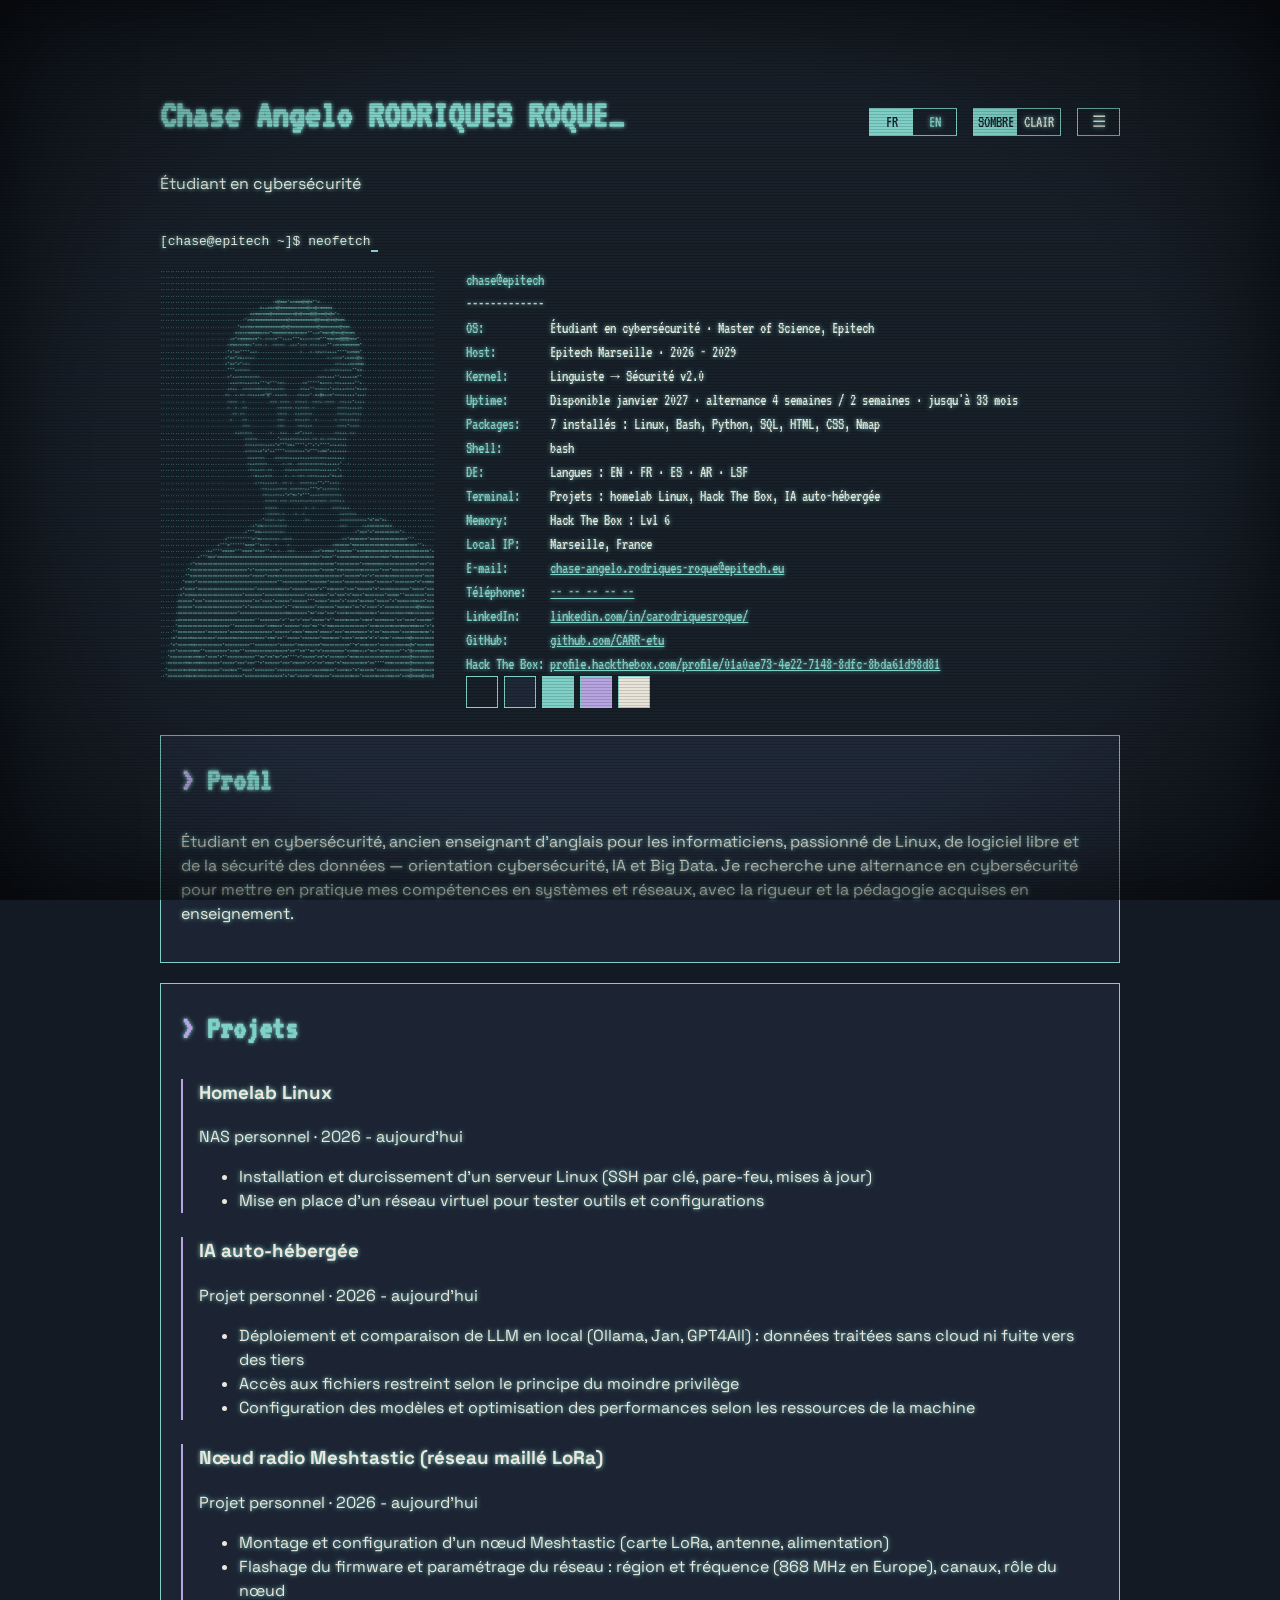
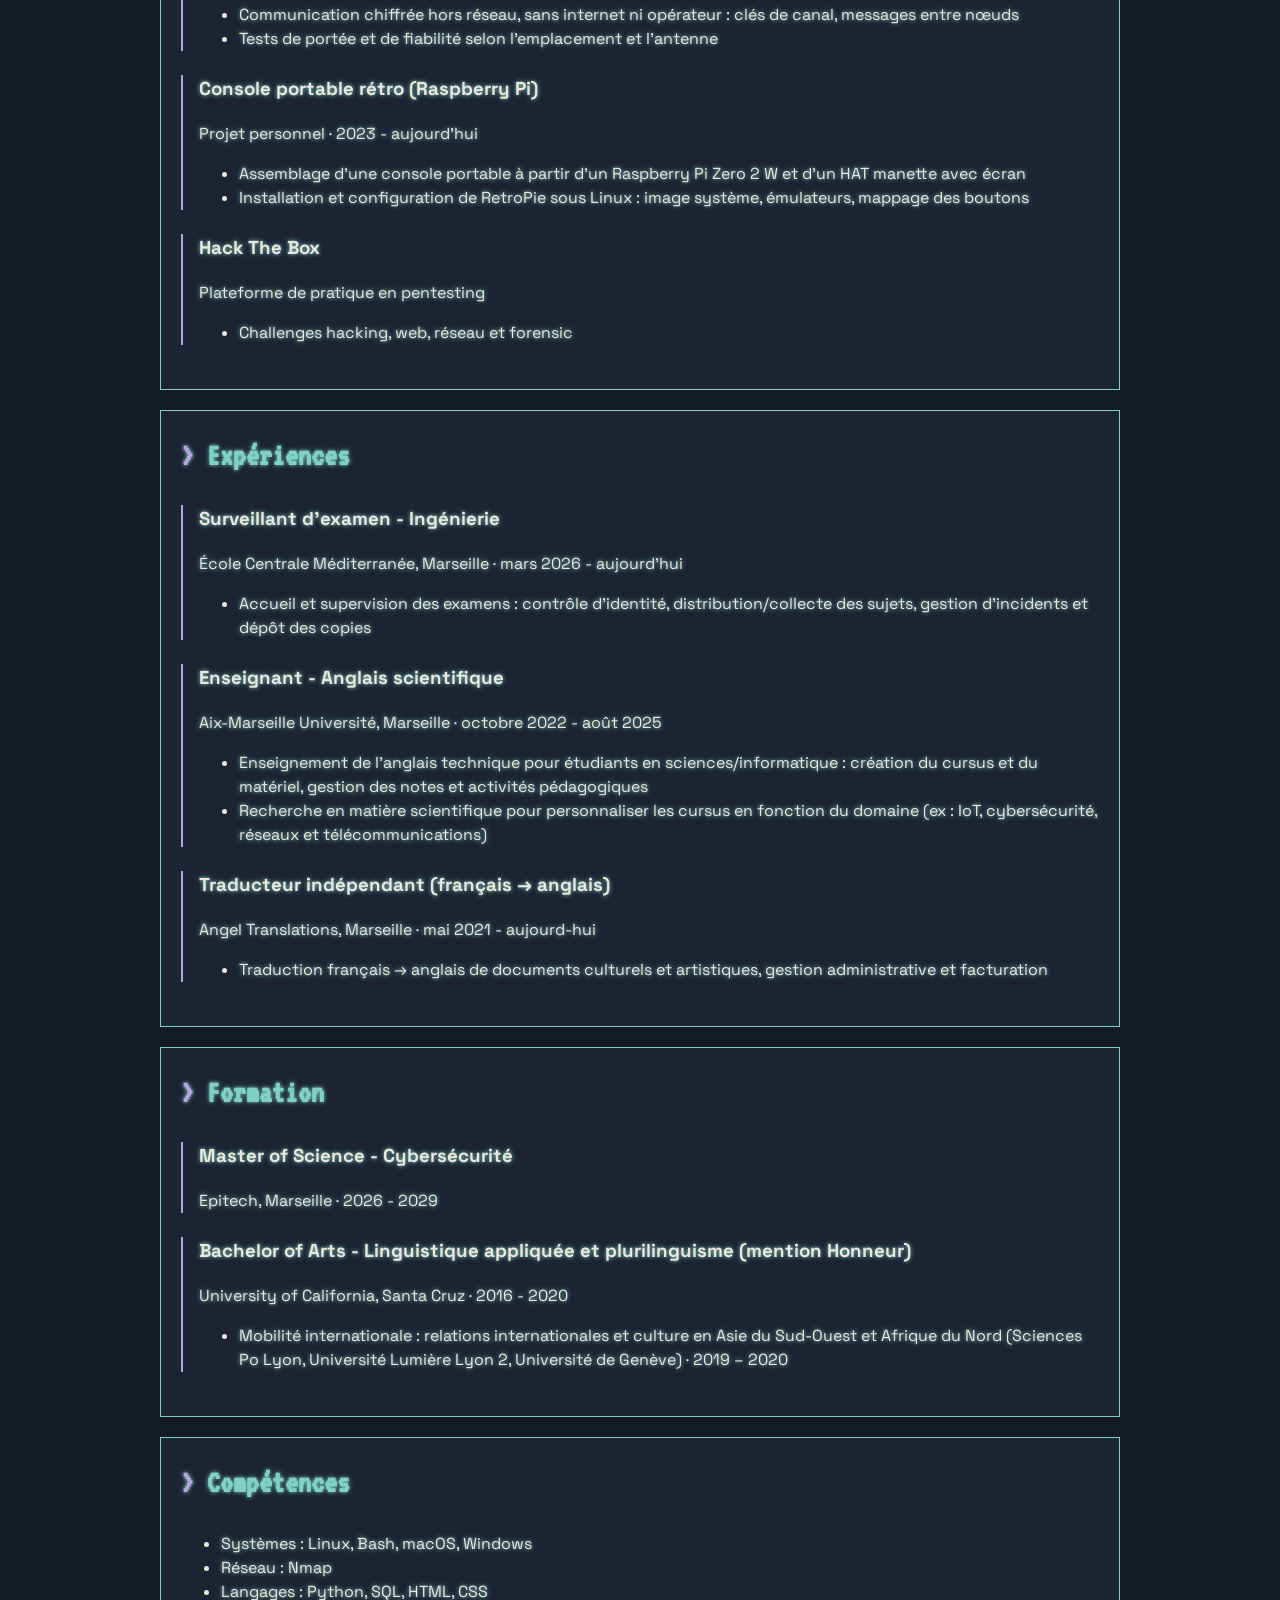
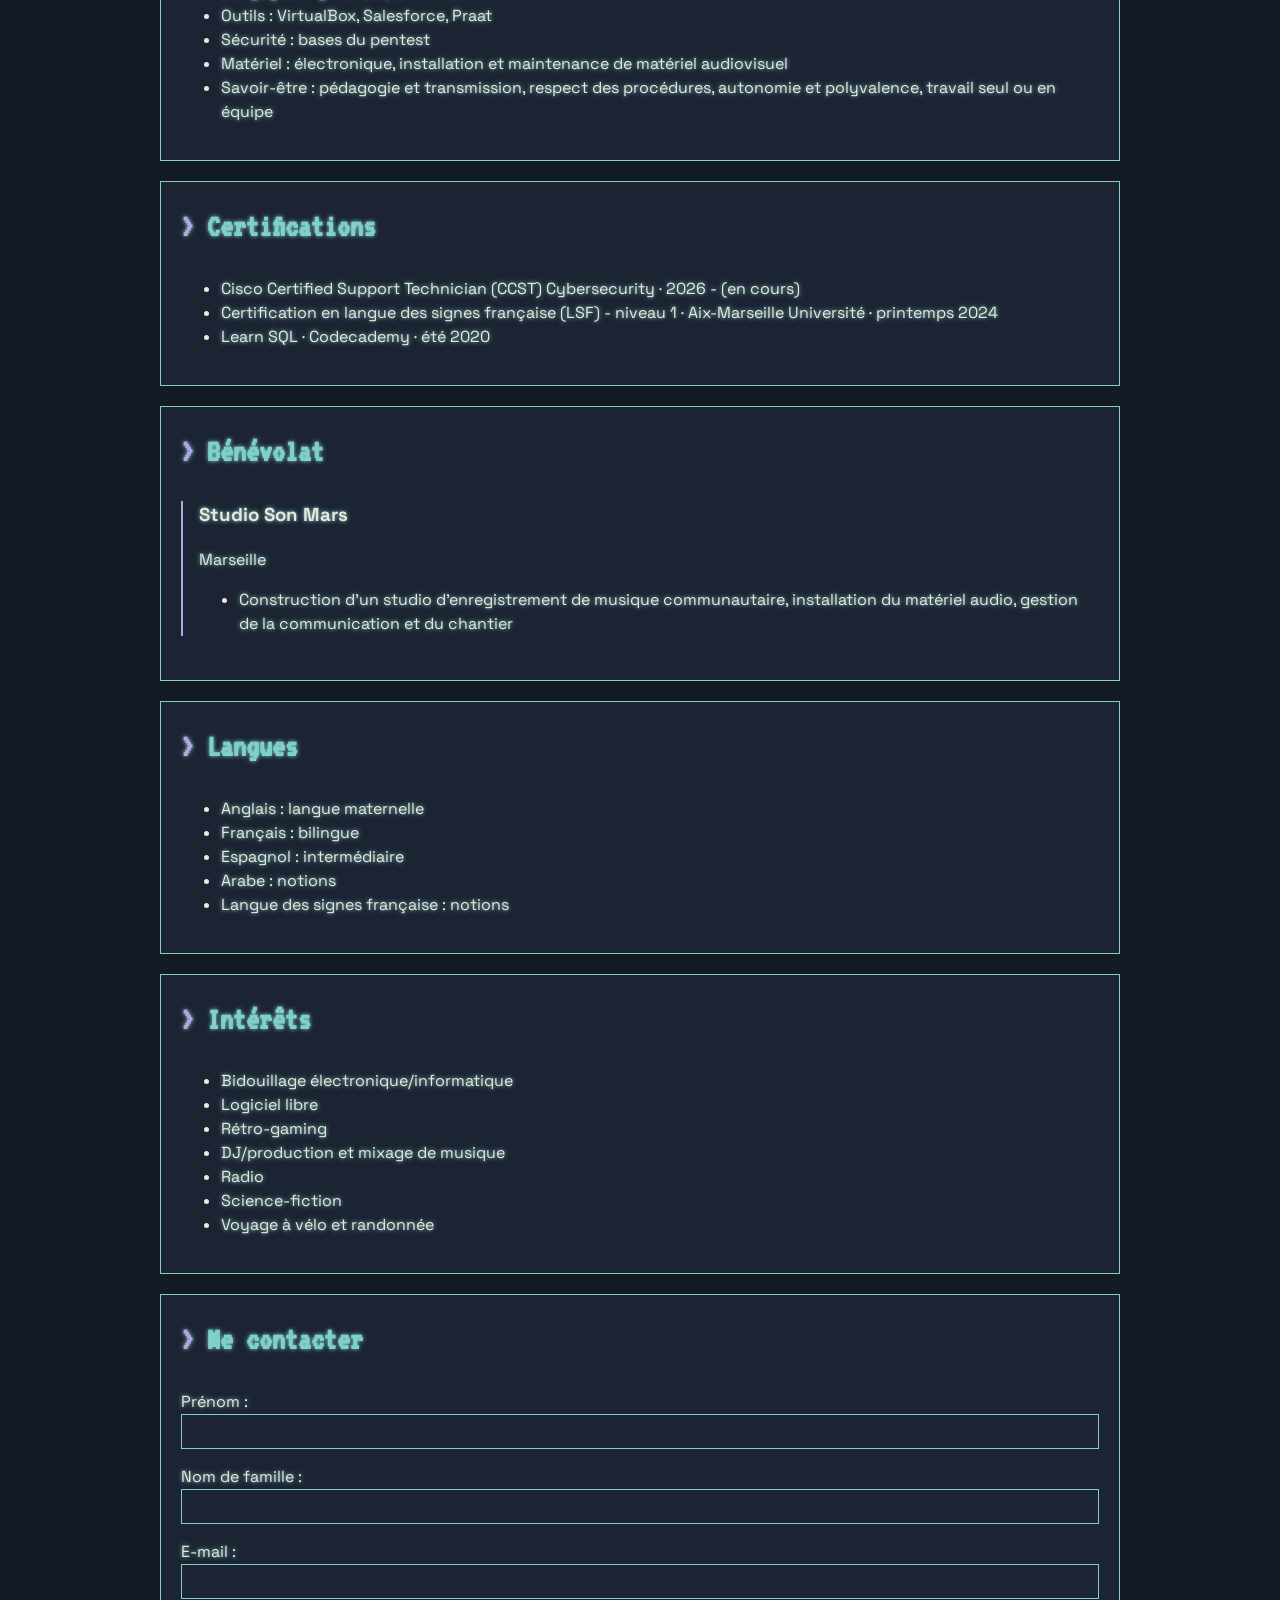
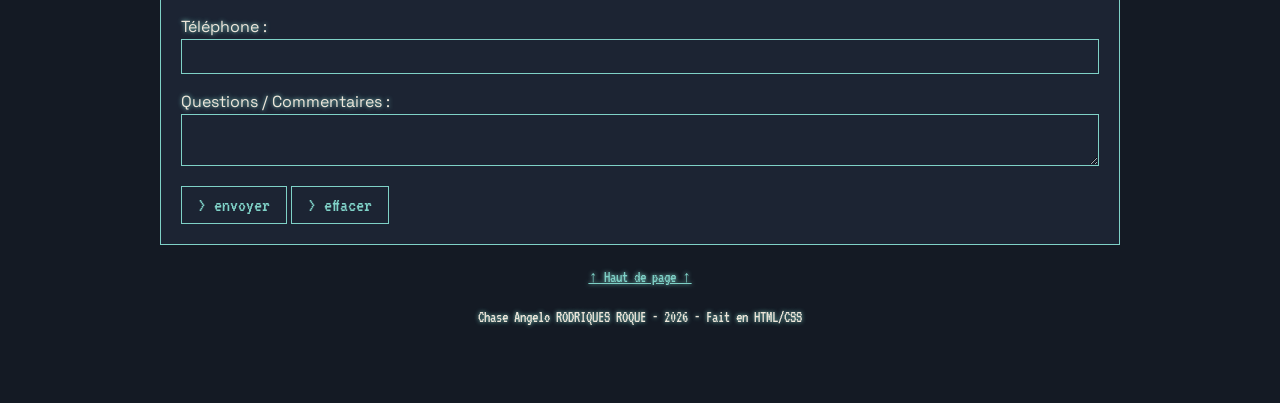
==== commit 20e0e9ea: "final version digital resume submitted to school s" ====
--- a/digital_resume/index.html
+++ b/digital_resume/index.html
@@ -30,6 +30,7 @@
                 <details>
                     <summary aria-label="Menu">☰</summary>
                     <ul>
+                        <li><a href="#">neofetch_</a></li>
                         <li><a href="#profile">Profil</a></li>
                         <li><a href="#projects">Projets</a></li>
                         <li><a href="#experience">Expériences</a></li>
@@ -124,7 +125,7 @@
                 <p aria-hidden="true">-------------</p>
                 <dl>
                     <dt>OS</dt>
-                    <dd>Étudiant en cybersécurité · Master of Science Epitech</dd>
+                    <dd>Étudiant en cybersécurité · Master of Science, Epitech</dd>
                     <dt>Host</dt>
                     <dd>Epitech Marseille · 2026 - 2029</dd>
                     <dt>Kernel</dt>
@@ -140,10 +141,10 @@
                     <dt>Terminal</dt>
                     <dd>Projets : homelab Linux, Hack The Box, IA auto-hébergée</dd>
                     <dt>Memory</dt>
-                    <dd>Hack The Box : XX challenges résolus</dd>
+                    <dd>Hack The Box : Lvl 6</dd>
                     <dt>Local IP</dt>
                     <dd>Marseille, France</dd>
-                    <dt>E-Mail</dt>
+                    <dt>E-mail</dt>
                     <dd><a href="mailto:chase-angelo.rodriques-roque@epitech.eu">chase-angelo.rodriques-roque@epitech.eu</a></dd>
                     <dt>Téléphone</dt>
                     <dd><a href="tel:+33---------">-- -- -- -- --</a></dd>      
@@ -178,13 +179,6 @@
                 </ul>
             </article>
             <article>
-                <h3>Hack The Box</h3>
-                <p>Plateforme de pratique en pentesting</p>
-                <ul>
-                    <li>Challenges hacking, web, réseau et forensic</li>
-                </ul>
-            </article>
-            <article>
                 <h3>IA auto-hébergée</h3>
                 <p>Projet personnel · 2026 - aujourd'hui</p>
                 <ul>
@@ -193,10 +187,42 @@
                     <li>Configuration des modèles et optimisation des performances selon les ressources de la machine</li>
                 </ul>
             </article>
+            <article>
+                <h3>Nœud radio Meshtastic (réseau maillé LoRa)</h3>
+                <p>Projet personnel · 2026 - aujourd'hui</p>
+                <ul>
+                    <li>Montage et configuration d'un nœud Meshtastic (carte LoRa, antenne, alimentation)</li>
+                    <li>Flashage du firmware et paramétrage du réseau : région et fréquence (868 MHz en Europe), canaux, rôle du nœud</li>
+                    <li>Communication chiffrée hors réseau, sans internet ni opérateur : clés de canal, messages entre nœuds</li>
+                    <li>Tests de portée et de fiabilité selon l'emplacement et l'antenne</li>
+                </ul>
+            </article>
+            <article>
+                <h3>Console portable rétro (Raspberry Pi)</h3>
+                <p>Projet personnel · 2023 - aujourd'hui</p>
+                <ul>
+                    <li>Assemblage d'une console portable à partir d'un Raspberry Pi Zero 2 W et d'un HAT manette avec écran</li>
+                    <li>Installation et configuration de RetroPie sous Linux : image système, émulateurs, mappage des boutons</li>
+                </ul>
+            </article>
+            <article>
+                <h3>Hack The Box</h3>
+                <p>Plateforme de pratique en pentesting</p>
+                <ul>
+                    <li>Challenges hacking, web, réseau et forensic</li>
+                </ul>
+            </article>
         </section>
         <section id="experience">
             <h2>Expériences</h2>
             <article>
+                <h3>Surveillant d'examen - Ingénierie</h3>
+                <p>École Centrale Méditerranée, Marseille · mars 2026 - aujourd'hui</p>
+                <ul>
+                    <li>Accueil et supervision des examens : contrôle d'identité, distribution/collecte des sujets, gestion d'incidents et dépôt des copies</li>
+                </ul>
+            </article>
+            <article>
                 <h3>Enseignant - Anglais scientifique</h3>
                 <p>Aix-Marseille Université, Marseille · octobre 2022 - août 2025</p>
                 <ul>
@@ -204,11 +230,18 @@
                     <li>Recherche en matière scientifique pour personnaliser les cursus en fonction du domaine (ex : IoT, cybersécurité, réseaux et télécommunications)</li>
                 </ul>
             </article>
+            <article>
+                <h3>Traducteur indépendant (français → anglais)</h3>
+                <p>Angel Translations, Marseille · mai 2021 - aujourd-hui</p>
+                <ul>
+                    <li>Traduction français → anglais de documents culturels et artistiques, gestion administrative et facturation</li>
+                </ul>
+            </article>
         </section>
         <section id="education">
             <h2>Formation</h2>
             <article>
-                <h3>Master of Science en Cybersécurité et IA</h3>
+                <h3>Master of Science - Cybersécurité</h3>
                 <p>Epitech, Marseille · 2026 - 2029</p>
             </article>
             <article>
@@ -234,8 +267,9 @@
         <section id="certifications">
             <h2>Certifications</h2>
             <ul>
-                <li><a href="https://www.cisco.com/site/us/en/learn/training-certifications/certifications/support-technician/index.html">Cisco Certified Support Technician (CCST) Cybersecurity</a> (en cours)</li>
+                <li>Cisco Certified Support Technician (CCST) Cybersecurity · 2026 - (en cours)</li>
                 <li>Certification en langue des signes française (LSF) - niveau 1 · Aix-Marseille Université · printemps 2024</li>
+                <li>Learn SQL · Codecademy · été 2020</li>
             </ul>
         </section>
         <section id="volunteering">
@@ -260,7 +294,15 @@
         </section>
         <section id="interests">
             <h2>Intérêts</h2>
-            <p>Bidouillage électronique/informatique, logiciel libre, rétro-gaming, DJ/production et mixage de musique, émission radio, science-fiction, voyage à vélo et randonnée</p>
+            <ul>
+                <li>Bidouillage électronique/informatique</li>
+                <li>Logiciel libre</li>
+                <li>Rétro-gaming</li>
+                <li>DJ/production et mixage de musique</li>
+                <li>Radio</li>
+                <li>Science-fiction</li>
+                <li>Voyage à vélo et randonnée</li>
+            </ul>
         </section>
         <section id="contact-form">
             <h2>Me contacter</h2>
--- a/digital_resume/css/style.css
+++ b/digital_resume/css/style.css
@@ -178,6 +178,10 @@
     align-items: baseline;
     flex-wrap: wrap;             /* on phones, the controls can drop to a 2nd line */
     gap: 1rem;
+    position: sticky;
+    top: 0;
+    z-index: 10;
+    background-color: var(--bg);
 }
 
 /* FR|EN, theme switch and ☰ side by side, all in VT323 (inherited) */
@@ -186,6 +190,10 @@
     align-items: center;
     gap: 1rem;
     font-family: "VT323", monospace;
+}
+
+section {
+    scroll-margin-top: 10rem;
 }
 
 /* ===== 6. Language switch (FR | EN) ===== */
@@ -646,6 +654,18 @@
         min-width: 0;
         margin: 0;
     }
+    header {
+    display: flex;
+    justify-content: space-between;
+    align-items: baseline;
+    flex-wrap: wrap;             /* on phones, the controls can drop to a 2nd line */
+    gap: 1rem;
+    position: sticky;
+    top: 0;
+    z-index: 10;
+    background-color: var(--bg);
+    width: 100%;
+    }
 }
 
 /* Desktop: readable line length, centered */
